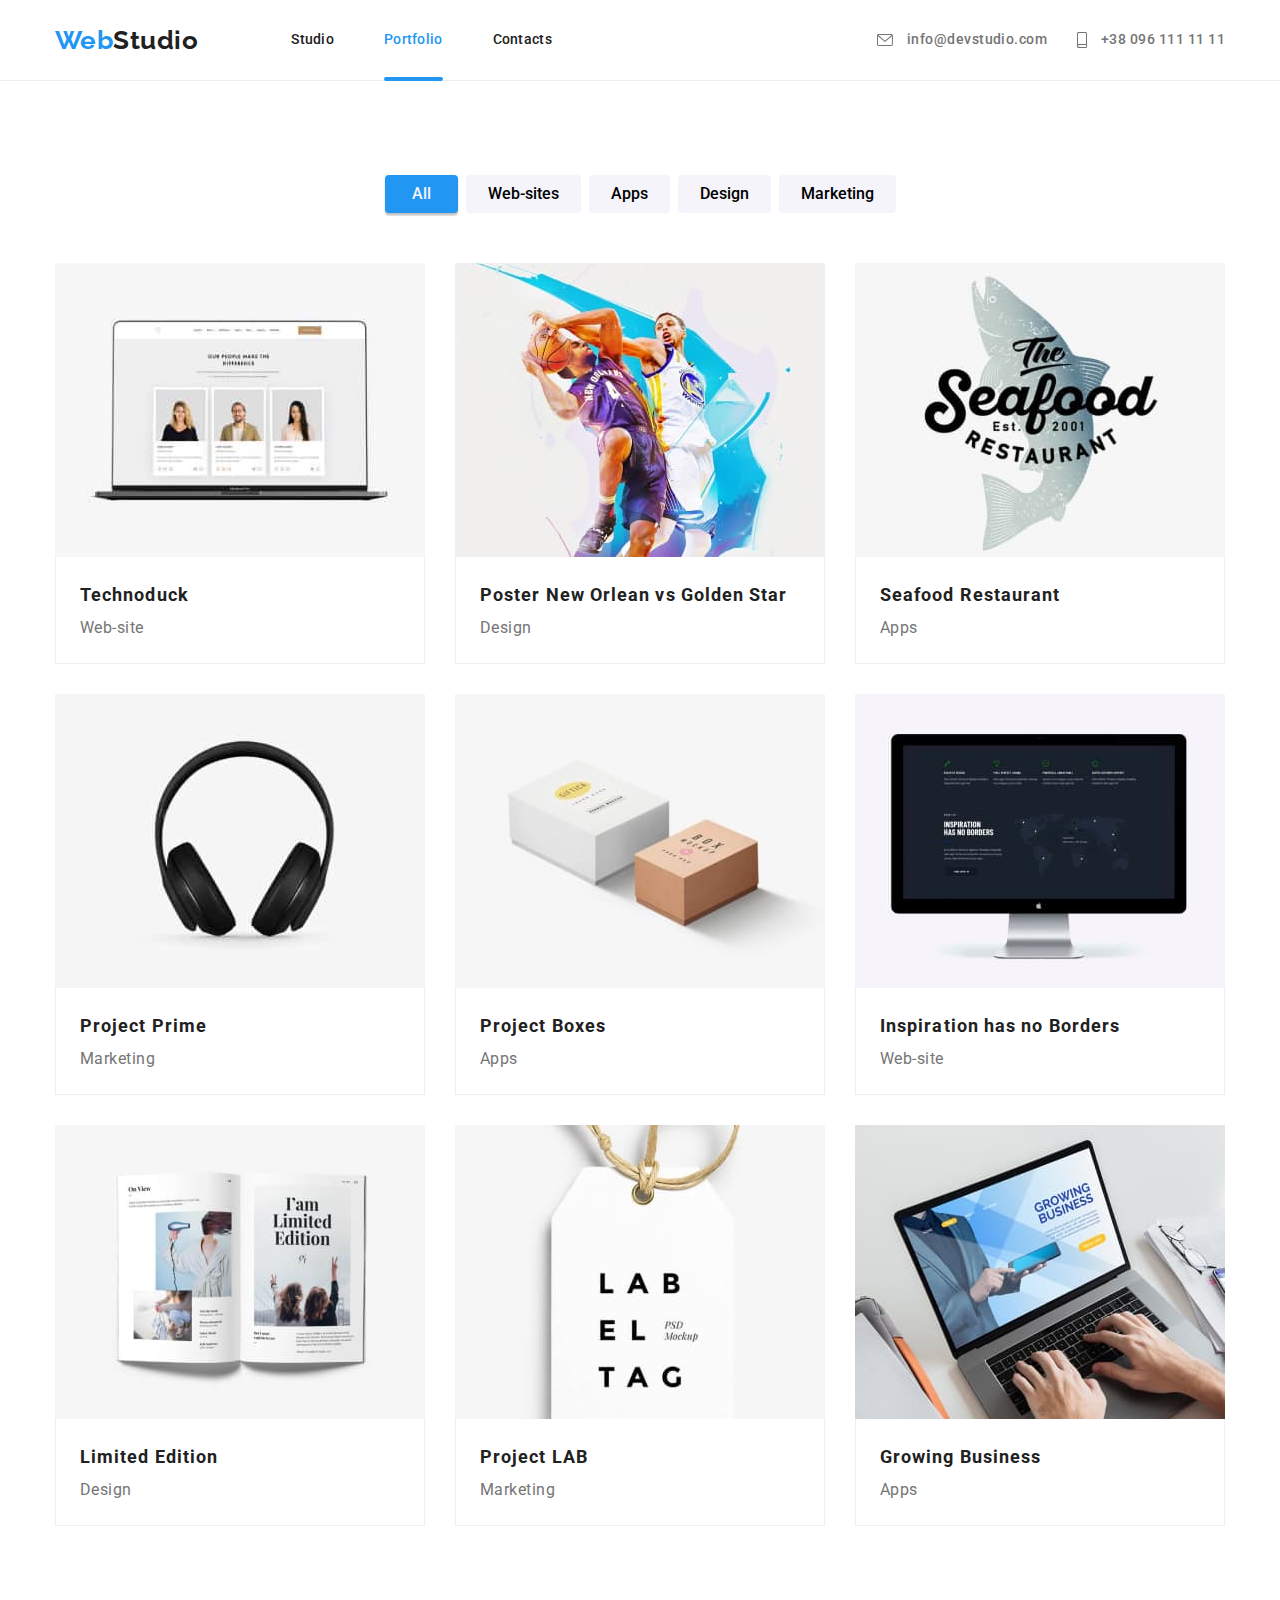
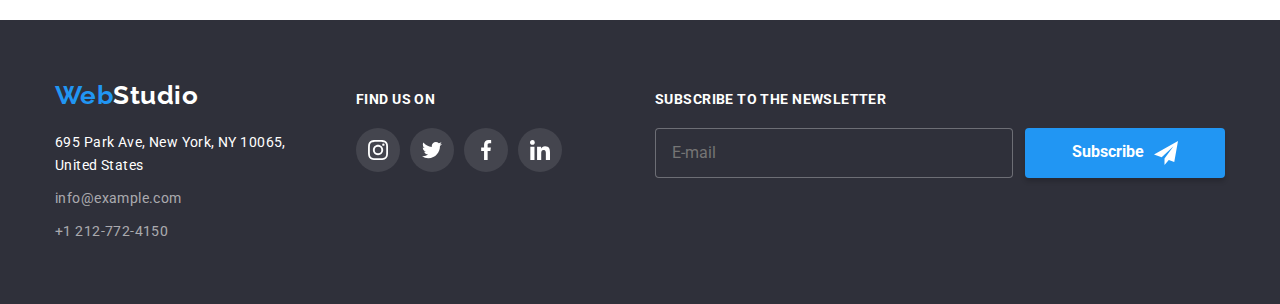
==== portfolio.html @ dc933d79 "Add files via upload" ====
<!DOCTYPE html>
<html lang="en">
  <head>
    <meta charset="UTF-8" />
    <meta http-equiv="X-UA-Compatible" content="IE=edge" />
    <meta name="viewport" content="width=device-width, initial-scale=1.0" />
    <title>Document</title>
    <link
      href="https://fonts.googleapis.com/css2?family=Raleway:wght@700&family=Roboto:wght@400;500;700;900&display=swap"
      rel="stylesheet"
    />
    <link
      rel="stylesheet"
      href="https://cdnjs.cloudflare.com/ajax/libs/modern-normalize/1.1.0/modern-normalize.min.css"
    />
    <link rel="stylesheet" href="./style/style.css" />
  </head>
  <body class="page">
    <header class="page-header">
      <div class="container main-nav">
        <a href="./index.html" class="logo link"
          >Web<span class="black-logo">Studio</span></a
        >
        <nav>
          <ul class="site-nav">
            <li class="nav-item">
              <a href="./index.html" class="nav-link">Studio</a>
            </li>
            <li class="nav-item">
              <a href="./portfolio.html" class="nav-link active">Portfolio</a>
            </li>
            <li class="nav-item"><a href="#" class="nav-link">Contacts</a></li>
          </ul>
        </nav>
        <ul class="nav-contacts">
          <li class="nav-contacts-item">
            <a href="mailto:info@devstudio.com" class="contact-link"
          >
          <svg class="header-icon" width="16px" height="12px">
            <use href="./images/symbol-defs.svg#icon-mail"></use>
          </svg>
            info@devstudio.com 
        </a>
      </li>

        <li class="nav-contacts-item">
          <a href="tel:+380961111111" class="contact-link"
            >
            <svg class="header-icon" width="10px" height="16px">
              <use href="./images/symbol-defs.svg#icon-phone"></use>
            </svg>
            +38 096 111 11 11</a>
        </li>
      </ul>
      </div>
    </header>

    <main>
      <section class="filter section">
        <h1 class="visually-hidden">Work examples</h1>
        <div class="container">
          <ul class="filter-list">
            <li class="filter-item">
              <button type="button" class="filter-button filter-active">
                All
              </button>
            </li>
            <li class="filter-item">
              <button type="button" class="filter-button">Web-sites</button>
            </li>
            <li class="filter-item">
              <button type="button" class="filter-button">Apps</button>
            </li>
            <li class="filter-item">
              <button type="button" class="filter-button">Design</button>
            </li>
            <li class="filter-item">
              <button type="button" class="filter-button">Marketing</button>
            </li>
          </ul>

          <ul class="projects-list">
             <li class="project-item">
              <a href="#" target="_blank" class="project-link">
                <div class="project-thumb">
                 <img
                    src="./images/portfolio/work1.jpg"
                    alt="Web-site for Technoduck"
                    width="370"
                  />
                  <div class="project-overlay">
                  <div class="other-side">
                    <p class="other-side-text">Technoduck is a state-of-the-art coronavirus distribution platform. Companies use this platform for digital espionage and attacks on competitors' secure servers.</p>
                  </div>
                </div>
                 </div>

              <div class="card-content">
                <h2 class="project-name">Technoduck</h2>
                <p class="work-type">Web-site</p>
              </div>
              </a>
            </li>

            <li class="project-item">
              <a href="#" target="_blank" class="project-link">
                <div class="project-thumb">
              <img
                src="./images/portfolio/work2.jpg"
                alt="Poster design new orleans vs golden star"
                width="370"
              />
              <div class="project-overlay">
                <div class="other-side">
                  <p class="other-side-text">Technoduck is a state-of-the-art coronavirus distribution platform. Companies use this platform for digital espionage and attacks on competitors' secure servers.</p>
                </div>
              </div>
               </div>
               
              <div class="card-content">
                <h2 class="project-name">Poster New Orlean vs Golden Star</h2>
                <p class="work-type">Design</p>
              </div>
              </a>
            </li>

            <li class="project-item">

                <a href="#" target="_blank" class="project-link">
                  <div class="project-thumb">
                <img
                  src="./images/portfolio/work3.jpg"
                  alt="App for Seafood Restaurant"
                  width="370"
                />
                <div class="project-overlay">
                  <div class="other-side">
                    <p class="other-side-text">Technoduck is a state-of-the-art coronavirus distribution platform. Companies use this platform for digital espionage and attacks on competitors' secure servers.</p>
                  </div>
                </div>
                </div>
                <div class="card-content">
                  <h2 class="project-name">Seafood Restaurant</h2>
                  <p class="work-type">Apps</p>
              </div>
              </a>
            </li>

            <li class="project-item">
              <a href="#" target="_blank" class="project-link">
                <div class="project-thumb">
              <img
                src="./images/portfolio/work4.jpg"
                alt="Headphones"
                width="370"
              />
              <div class="project-overlay">
                <div class="other-side">
                  <p class="other-side-text">Technoduck is a state-of-the-art coronavirus distribution platform. Companies use this platform for digital espionage and attacks on competitors' secure servers.</p>
                </div>
              </div>
               </div>
              <div class="card-content">
                <h2 class="project-name">Project Prime</h2>
                <p class="work-type">Marketing</p>
              </div>
              </a>
            </li>

            <li class="project-item">
              <a href="#" target="_blank" class="project-link">
                <div class="project-thumb">
              <img
                src="./images/portfolio/work5.jpg"
                alt="App for Project Boxes"
                width="370"
              />
              <div class="project-overlay">
                <div class="other-side">
                  <p class="other-side-text">Technoduck is a state-of-the-art coronavirus distribution platform. Companies use this platform for digital espionage and attacks on competitors' secure servers.</p>
                </div>
              </div>
               </div>
              
              <div class="card-content">
                <h2 class="project-name">Project Boxes</h2>
                <p class="work-type">Apps</p>
              </div>
              </a>
            </li>

            <li class="project-item">
              <a href="#" target="_blank" class="project-link">
                <div class="project-thumb">
              <img
                src="./images/portfolio/work6.jpg"
                alt="Interesting design for Web-site"
                width="370"
              />
              <div class="project-overlay">
                <div class="other-side">
                  <p class="other-side-text">Technoduck is a state-of-the-art coronavirus distribution platform. Companies use this platform for digital espionage and attacks on competitors' secure servers.</p>
                </div>
              </div>
               </div>
              <div class="card-content">
                <h2 class="project-name">Inspiration has no Borders</h2>
                <p class="work-type">Web-site</p>
              </div>
              </a>
            </li>

            <li class="project-item">
              <a href="#" target="_blank" class="project-link">
                <div class="project-thumb">
              <img
                src="./images/portfolio/work7.jpg"
                alt="Brochure design"
                width="370"
              />
              <div class="project-overlay">
                <div class="other-side">
                  <p class="other-side-text">Technoduck is a state-of-the-art coronavirus distribution platform. Companies use this platform for digital espionage and attacks on competitors' secure servers.</p>
                </div>
              </div>
               </div>
              <div class="card-content">
                <h2 class="project-name">Limited Edition</h2>
                <p class="work-type">Design</p>
              </div>
              </a>
            </li>

            <li class="project-item">
              <a href="#" target="_blank" class="project-link">
                <div class="project-thumb">
              <img
                src="./images/portfolio/work8.jpg"
                alt="Project LAB tag"
                width="370"
              />
              <div class="project-overlay">
                <div class="other-side">
                  <p class="other-side-text">Technoduck is a state-of-the-art coronavirus distribution platform. Companies use this platform for digital espionage and attacks on competitors' secure servers.</p>
                </div>
              </div>
               </div>

              <div class="card-content">
                <h2 class="project-name">Project LAB</h2>
                <p class="work-type">Marketing</p>
              </div>
              </a>
            </li>

            <li class="project-item">
              <a href="#" target="_blank" class="project-link">
              <div class="project-thumb">
              <img
                src="./images/portfolio/work9.jpg"
                alt="Deleloping apps for growing Business"
                width="370"
              />

              <div class="project-overlay">
                <div class="other-side">
                  <p class="other-side-text">Technoduck is a state-of-the-art coronavirus distribution platform. Companies use this platform for digital espionage and attacks on competitors' secure servers.</p>
                </div>
              </div>
               </div>

              <div class="card-content">
                <h2 class="project-name">Growing Business</h2>
                <p class="work-type">Apps</p>
              </div>
              </a>
            </li>
           
          </ul>
        </div>
      </section>
    </main>

    <footer class="page-footer">
      <div class="footer-design container">
            <div class="">
              <a href="./index.html" class="logo link logo-footer"
                >Web<span class="white-logo">Studio</span></a
              >
              <div class="footer-container">
                <address class="address-item">
                  <p class="address-street">695 Park Ave, New York, NY 10065, United States</p>
                  <ul class="footer-contacts contacts">
                    <li class="contacts-list">
                      <a href="mailto:info@example.com" class="footer-link"
                        >info@example.com</a
                      >
                    </li>
                    <li  class="contacts-list">
                      <a href="tel:+12127724150" class="footer-link"
                        >+1 212-772-4150</a
                      >
                    </li>
                  </ul>
                </address>
              </div>
            </div>

            <div class="join">
              <b class="join-title">Find us on</b>
              <ul class="icons-list">
                <li>
                  <a href="#" class="icon-bg join-bg">
                    <svg class="customers-icons" width="20px" height="20px">
                      <use href="./images/symbol-defs.svg#icon-instagram"></use>
                    </svg>
                  </a>
                </li>
                <li>
                  <a href="#" class="icon-bg join-bg">
                    <svg class="customers-icons" width="20px" height="20px">
                      <use href="./images/symbol-defs.svg#icon-twitter"></use>
                    </svg>
                  </a>
                </li>
                <li>
                  <a href="#" class="icon-bg join-bg">
                    <svg class="customers-icons" width="20px" height="20px">
                      <use href="./images/symbol-defs.svg#icon-facebook"></use>
                    </svg>
                  </a>
                </li>
                <li>
                  <a href="#" class="icon-bg join-bg">
                    <svg class="customers-icons" width="20px" height="20px">
                      <use href="./images/symbol-defs.svg#icon-linkedin"></use>
                    </svg>
                  </a>
                </li>
              </ul>
            </div>

            <div class="subscribe">
              <b class="subscribe-text">Subscribe to the newsletter</b>
               <form class="form-subscribe">
                  <label>
                    <input type="email" name="mail" placeholder="E-mail" />
                  </label>
    
                <button type="submit" class="button-subscribe button">
                  Subscribe
                  <svg class="svg-subscribe" width="24px" height="24px">
                    <use href="./images/symbol-defs.svg#icon-subscribe"></use>
                  </svg>
                </button>
               </form>
          </div>
          </div>
  </footer>


  </body>
</html>
---- style/style.css ----
/* Основной цвет фона #E5E5E5; */
/* Вторичный цвет фона #F5F4FA; */
/* Акцент #2196F3; */
/* Основной цвет текста #757575;*/
/* Вторичный цвет текста #212121; */
/* Белый цвет #FFFFFF; */

:root {
  --primary-text-color: #757575;
  --title-text-color: #212121;
  --accent-color: #2196f3;
  --primary-bg-color: #ffffff;
  --secondary-bg-color: #f5f4fa;
  --third-bg-color: #2f303a;
  --hover-hero-button: #188CE8;
  --transparent-white-color: rgba(255, 255, 255, 0.6);
  --placeholder-color: rgba(117, 117, 117, 0.5);
  --box-shadow-card: 0px 1px 3px rgba(0, 0, 0, 0.12),
    0px 1px 1px rgba(0, 0, 0, 0.14), 0px 2px 1px rgba(0, 0, 0, 0.2);
  --box-shadov-hover-card: 0px 1px 1px rgba(0, 0, 0, 0.12),
    0px 4px 4px rgba(0, 0, 0, 0.06), 1px 4px 6px rgba(0, 0, 0, 0.16);
  --box-shadow-filter: 0px 3px 1px rgba(0, 0, 0, 0.1),
    0px 1px 2px rgba(0, 0, 0, 0.08), 0px 2px 2px rgba(0, 0, 0, 0.12);
  --box-shadow-modal: 0px 1px 3px rgba(0, 0, 0, 0.12), 0px 1px 1px rgba(0, 0, 0, 0.14), 0px 2px 1px rgba(0, 0, 0, 0.2);
  --icon-color: #afb1b8;
  --thumb-bg-color: rgba(33, 150, 243, 0.9);
  --primary-transition: 250ms cubic-bezier(0.4, 0, 0.2, 1);
}

h1,
h2,
h3,
p,
ul {
  margin: 0;
  padding: 0;
}

img {
  display: block;
}

.page {
  background-color: var(--primary-bg-color);
  color: var(--primary-text-color);
  font-family: Roboto, sans-serif;
  line-height: 1.17;
  letter-spacing: 0.03em;
}

.container {
  width: 1200px;
  padding-right: 15px;
  padding-left: 15px;
  margin-left: auto;
  margin-right: auto;
}

.visually-hidden {
  position: absolute;
  width: 1px;
  height: 1px;
  margin: -1px;
  border: 0;
  padding: 0;
  white-space: nowrap;
  clip-path: inset(100%);
  clip: rect(0 0 0 0);
  overflow: hidden;
}

.button {
  display: inline-block;
  align-items: center;
  height: 50px;

  background-color: var(--accent-color);
  color: var(--primary-bg-color);
  box-shadow: 0px 4px 4px rgba(0, 0, 0, 0.15);
  transition: background-color var(--primary-transition);

  font-weight: 700;
  line-height: 1.8;
  font-family: inherit;
  font-style: normal;
  border-radius: 4px;
  border: none;
  cursor: pointer;
}

.button:hover {
  background-color: var(--hover-hero-button);
}

/* header */
.page-header {
  border-bottom: 1px solid #ececec;
}

.main-nav {
  display: flex;
  align-items: center;
}

.logo {
  color: var(--accent-color);

  font-family: "Raleway";
  font-weight: 700;
  font-size: 26px;
  line-height: 1.19;
  text-decoration: none;
}

.first-logo {
  padding-top: 24px;
  padding-bottom: 25px;
}

.black-logo {
  color: var(--title-text-color);
}

.site-nav,
.nav-contacts {
  display: flex;

  font-weight: 500;
  font-size: 14px;
  line-height: 1.14;
  list-style: none;
}

.nav-contacts {
  margin-left: auto;
}

.nav-item:not(:first-child) {
  margin-left: 50px;
}

.nav-item:first-child {
  margin-left: 93px;
}

.header-icon {
  transition: color var(--primary-transition);
}

.header-icon:hover,
.header-icon:focus {
  fill: var(--accent-color);
  }

.nav-link {
  display: block;
  padding-top: 32px;
  padding-bottom: 32px;

  color: var(--title-text-color);

  letter-spacing: 0.02em;
  font-size: 14px;
  text-decoration: none;

  transition: color var(--primary-transition);

}

.contact-link {
  display: inline;
  vertical-align: middle;
  padding-top: 32px;
  padding-bottom: 32px;

  color: var(--primary-text-color);

  fill: currentColor;
  transition: color var(--primary-transition);

  text-decoration: none;
}

.nav-contacts-item:not(:first-child) {
  margin-left: 30px;
}

.nav-link:hover,
.nav-link:focus,
.contact-link:hover,
.contact-link:focus,
.footer-link:hover,
.footer-link:focus {
  color: var(--accent-color);
}

.active {
  color: var(--accent-color);

  position: relative;
}

.active::after {
  content:'';

  display: inline-block;

  left: 0;
  bottom: -1px;
  width: 100%;
  height: 4px;
  position: absolute;

  background-color:  var(--accent-color);
  border-radius: 2px;
}

.header-icon {
  margin-right: 10px;
  vertical-align: middle;

  transition: fill var(--primary-transition);
}

/* hero */
.hero {
  text-align: center;
  padding-top: 200px;
  padding-bottom: 200px;
  margin-left: auto;
  margin-right: auto;
  max-height: 600px;
  max-width: 1600px;

  background-color: var(--third-bg-color);
  color: var(--primary-bg-color);
  background-image: linear-gradient(
      rgba(47, 48, 58, 0.4),
      rgba(47, 48, 58, 0.4)
    ),
    url(../images/hero.jpg);
  background-repeat: no-repeat;
  background-size:cover;
  background-position: center;

  letter-spacing: 0.06em;
}

.hero-container {
  width: 696px;
  max-width: 1600px;
}

.main-title {
  margin-bottom: 30px;

  font-weight: 900;
  font-size: 44px;
  line-height: 1.36;
  text-transform: uppercase;
}

.hero-button {
  padding: 10px 32px;
  min-width: 216px;
}



/* features */
.features-list,
.examples-list,
.members-list,
.footer-contacts,
.icons-list,
.customers-list {
  list-style: none;
}

.section {
  padding-top: 94px;
  padding-bottom: 94px;
}

.features-list {
  display: flex;
}

.features-paragraph {
  flex-basis: calc(100% / 4);
}

.features-paragraph:not(:first-child) {
  margin-left: 30px;
}

.features-title {
  margin-bottom: 10px;

  font-weight: 700;
  line-height: 1.14;
  text-transform: uppercase;
  color: var(--title-text-color);
  font-size: 14px;
}

.features-item {
  line-height: 1.71;
  font-size: 14px;
  letter-spacing: 0.03em;
}

.icon-features-bg {
  display: flex;
  justify-content: center;
  align-items: center;

  width: 270px;
  height: 120px;

  background-color: var(--secondary-bg-color);
  margin-bottom: 30px;

  border-radius: 4px;
}

/* what we do */
.work-examples {
  padding-top: 0;
}

.examples-list {
  display: flex;
  justify-content: space-between;
}

.examples-item {
  position: relative;
}

.section-title {
  margin-bottom: 50px;

  color: var(--title-text-color);

  font-weight: 700;
  font-size: 36px;
  line-height: 1.16;
  text-align: center;
}

.photo-titile {
  font-weight: 700;
  line-height: 1.14;
  text-transform: uppercase;
  font-size: 14px;
  
  color: var(--primary-bg-color);

}

.features-design {
position: absolute;
left:0;
bottom: 0;
  
display: flex;
align-items: center;
justify-content: center;

width: 100%;
height: 70px;

background-color: rgba(47, 48, 58, 0.8);
}

/* team */
.team-members {
  text-align: center;

  background-color: var(--secondary-bg-color);
}

.members-list {
  display: flex;
  justify-content: space-between;
}

.member-card {
  background-color: var(--primary-bg-color);
  box-shadow: var(--box-shadow-card);
  border-radius: 0px 0px 4px 4px;
}

.members-name,
.members-position {
  line-height: 1.18;
  text-align: center;

  font-size: 16px;
}

.members-name {
  margin-bottom: 10px;
  font-weight: 500;
  color: var(--title-text-color);
}

.members-position {
  margin-bottom: 16px;
}

.team-container {
  padding: 30px;
}

.icons-list {
  display: flex;
  margin-left: auto;
  margin-right: auto;
}

.icon-bg {
  display: flex;
  align-items: center;
  justify-content: center;
  width: 44px;
  height: 44px;
  border-radius: 50px;

  background-color: var(--primary-bg-color);
  color: var(--icon-color);
  fill: currentColor;

  transition: color var(--primary-transition), background-color var(--primary-transition);
}


.icon-bg:hover,
.icon-bg:focus {
  color: var(--primary-bg-color);
  background-color: var(--accent-color);
}


.icons-list > li:not(:first-child) {
  margin-left: 10px;
}

/* regular customers */
.customers-list {
  display: flex;
  align-items: center;
  margin-left: auto;
  margin-right: auto;
}

.customers-list > li:not(:first-child) {
  margin-left: 30px;
}

.customers-bg {
  display: flex;
  justify-content: center;
  align-items: center;
  width: 170px;
  height: 92px;

  background-color: var(--primary-bg-color);
  color: var(--icon-color);
  border: 1px solid #afb1b8;
  border-radius: 4px;
  border-color: var(--icon-color);
  transition: color var(--primary-transition), border-color var(--primary-transition);
  fill: currentColor;
}


.customers-bg:hover,
.customers-bg:focus {
  color: var(--accent-color);
  border-color: var(--accent-color);
}

/* footer */
.white-logo {
  color: var(--primary-bg-color);
}

.page-footer {
  margin-left: auto;
  margin-right: auto;
  padding-top: 60px;
  padding-bottom: 60px;

  font-size: 14px;
  line-height: 1.71;
  background-color: var(--third-bg-color);
}

.footer-container {
  width: 231px;
}

.address-item {
  display: block;

  color: var(--primary-bg-color);
  font-style: normal;
}

.footer-link {
  color: var(--transparent-white-color);
  transition: color var(--primary-transition);

  text-decoration: none;
}

.contacts-list:first-child {
  margin-bottom: 9px;
}

.address-street {
  margin-bottom: 9px;
}

.logo-footer {
  display: block;
  margin-bottom: 20px;

  width: 145px;
}

.address-item {
  letter-spacing: 0.03em;
}

.footer-design {
  display: flex;
  align-items: baseline;
}

/* Join (socials media) */
.join-title {
  display: inline-block;
  margin-bottom: 20px;

  text-transform: uppercase;
  color: var(--primary-bg-color);

  font-size: 14px;
  font-weight: 700;
  line-height: 1.14;
  letter-spacing: 0.03em;
  text-transform: uppercase;
}

.join {
  margin-left: 70px;
}

.join-bg {
  background-color: rgba(255, 255, 255, 0.1);
  color: var(--primary-bg-color);
  fill: currentColor;
}

/* Subscribe form */
.form-field {
  display: flex;
  flex-direction: column;
}

.join-title,
.subscribe-text {
  text-transform: uppercase;
  color: var(--primary-bg-color);

  font-size: 14px;
  font-weight: 700;
  line-height: 1.14;
  letter-spacing: 0.03em;
  text-transform: uppercase;
}

.subscribe-text {
  display: inline-block;
  margin-bottom: 20px;
}

.subscribe {
  display: inline-block;
  margin-left: 93px;
  width: 570px;
}


.form-subscribe {
  display: flex;

}

.form-subscribe input {
  width: 358px;
  height: 50px;
  padding: 15px 16px;
  font-size: 16px;
  line-height: 1.25;

  color: var(--transparent-white-color);
  background-color: var(--third-bg-color);
  border: 1px solid rgba(255, 255, 255, 0.3);
  border-radius: 4px;
}


.button-subscribe {
  display: flex;
  justify-content: center;
  width: 200px;
  padding: 10px 28px;
  margin-left: 12px;

  font-size: 16px;
}

.svg-subscribe {
  margin-left: 10px;
}


/* backdrop */
.backdrop {
  position: fixed;
  top: 0;
  left: 0;
  width: 100%;
  height: 100%;
  background-color: rgba(0, 0, 0, 0.2);

  opacity: 1;
  transition: opacity var(--primary-transition), visibility var(--primary-transition);

}

.backdrop.is-hidden {
  opacity: 0;
  pointer-events: none;
  visibility: hidden;
}

.backdrop.is-hidden .modal {
  transform: translate(-50%, -50%) scale(0.9);
}

.modal {
  position: absolute;
  top: 50%;
  left: 50%;
  transform: translate(-50%, -50%) scale(1);
  padding: 40px;

  width: 528px;
  height: 581px;

  background-color: var(--primary-bg-color);
  box-shadow: var(--box-shadow-modal);
  border-radius: 4px;
  transition: transform 250ms cubic-bezier(0.4, 0, 0.2, 1);
  
}

.modal-btn {
  display: flex;
}

.close-modal {
  display: flex;
  align-items: center;
  justify-content: center;
  position: absolute;
  top: 8px;
  right: 8px;

  width: 30px;
  height: 30px;

  background-color: var(--primary-bg-color);
  border: 1px solid rgba(0, 0, 0, 0.1);
  color: var(--title-text-color);
  transition: color var(--primary-transition);
  fill: currentColor;
  border-radius: 50px;
  cursor: pointer;
}

.close-modal:hover,
.close-modal:focus {
  color: var(--accent-color);
}

.form {
  display: flex;
  flex-direction: column;
}

.form-name {
  display: flex;
  text-align: center;
  margin-bottom: 12px;

  font-weight: 700;
  font-size: 20px;
  line-height: 1.15;
  letter-spacing: 0.03em;

  color: var(--title-text-color);
}

.form-field {
  position: relative;


  font-size: 12px;
  line-height: 1.16;
  letter-spacing: 0.01em;
}

.form-field:not(:last-child) {
  margin-bottom: 10px;
}

.form-field:nth-child(5) {
  margin-bottom: 30px;
}

.form-field input {
  margin-top: 4px;
}

.form-input {
  height: 40px;
  padding-left: 42px;
  border: 1px solid rgba(33, 33, 33, 0.2);
  border-radius: 4px;
  color: var(--title-text-color);
  transition: border var(--primary-transition);
}

.form-input:focus,
.form-comment:focus {
  outline: none;
  border: 1px solid #2196F3;
}

.form-input:focus + .svg-form {
  fill: var(--accent-color);
}

.svg-form {
  position: absolute;
  bottom: 11px;
  left: 12px;

  transition: fill var(--primary-transition);
}

.form-comment {
  resize: none;
  height: 120px;
  margin-top: 4px;
  padding: 12px 16px;
  border: 1px solid rgba(33, 33, 33, 0.2);
  border-radius: 4px;
  color: var(--title-text-color);
}

.checkbox {
  display: inline-block;
  margin-bottom: 30px;
  padding-left: 12px;

  font-size: 12px;
  line-height: 1.16;
  letter-spacing: 0.01em;
}

.form-comment::placeholder {
  color: var(--placeholder-color);
}

.icon-check {
  display: inline-block;
  vertical-align: middle;
  width: 16px;
  height: 15px;
  margin-right: 8px;

  border: 2px solid var(--title-text-color);
  border-radius: 4px;
}

.agreement:checked + .icon-check {
  border: none;
  background-color: var(--accent-color);
  background-image: url(../images/icon-check.svg);
  background-size: contain;
  background-origin: border-box;
}

.agreement {
  appearance: none;
}

.agreement:focus + .icon-check {
  border: 2px solid var(--accent-color);
}


.agreement-link {
  color: var(--accent-color);
}

.button-form {
  display: flex;
  justify-content: center;
  margin-left: auto;
  margin-right: auto;

  width: 200px;

}


/* portfolio */
.filter-button {
  display: inline-block;
  padding: 6px 22px;
  min-width: 73px;
  align-items: center;

  background-color: var(--secondary-bg-color);

  font-weight: 500;
  line-height: 1.62;
  cursor: pointer;
  font-family: inherit;
  border: none;
  border-radius: 4px;

  transition: color var(--primary-transition), background-color var(--primary-transition), box-shadow var(--primary-transition);
}

.filter-button:hover,
.filter-button:focus {
  background-color: var(--accent-color);
  color: var(--secondary-bg-color);
  box-shadow: var(--box-shadow-filter);
}

.filter-active {
  background-color: var(--accent-color);
  color: var(--secondary-bg-color);
  box-shadow: var(--box-shadow-filter);
}

.filter-list {
  display: flex;
  justify-content: center;
  margin-bottom: 50px;
}

.filter-item:not(:first-child) {
  margin-left: 8px;
}

.filter-list,
.projects-list {
  list-style: none;
}

/* Project examples */
.projects-list {
  display: flex;
  flex-wrap: wrap;
  box-sizing: border-box;
}

.project-link {
  display: block;

  transition: box-shadow var(--primary-transition);
  
  text-decoration: none;
}

.project-name {
  font-weight: 700;
  font-size: 18px;
  line-height: 2;
  letter-spacing: 0.06em;

  color: var(--title-text-color);
}

.work-type {
  line-height: 1.87;
  letter-spacing: 0.03em;

  color: var(--primary-text-color);
}

.project-item {
  width: 370px;

  cursor: pointer;
  transition: box-shadow var(--primary-transition);
}

.project-link:hover,
.project-link:focus {
  box-shadow: var(--box-shadov-hover-card);
}

.project-item:not(:nth-child(3n)) {
  margin-right: 30px;
}

.project-item:not(:nth-child(n + 7)) {
  margin-bottom: 30px;
}

.card-content {
  width: 370px;
  padding: 20px 24px;
  border-right: 1px solid #eeeeee;
  border-left: 1px solid #eeeeee;
  border-bottom: 1px solid #eeeeee;
}

.project-thumb {
  position: relative;
  overflow: hidden;
}

.project-overlay {
  position: absolute;

  left: 0;
  top: 0;
  width: 100%;
  height: 100%;

  background-color: var(--thumb-bg-color);

  transform: translateY(101%);
  transition: transform var(--primary-transition);
}

.project-link:hover .project-overlay,
.project-link:focus .project-overlay {
  transform: translateY(0);
}

.project-link:hover .other-side,
.project-link:focus .other-side {
  opacity: 1;
} 

.other-side {
  display: flex;
  position: absolute;

  left: 0;
  top: 0;
  width: 100%;
  height: 100%;

  opacity: 0;
  transition: opacity var(--primary-transition);
}


.other-side-text {
  padding: 63px 24px;

  color: var(--primary-bg-color);

  font-size: 18px;
  line-height: 1.5;
  letter-spacing: 0.03em;
}
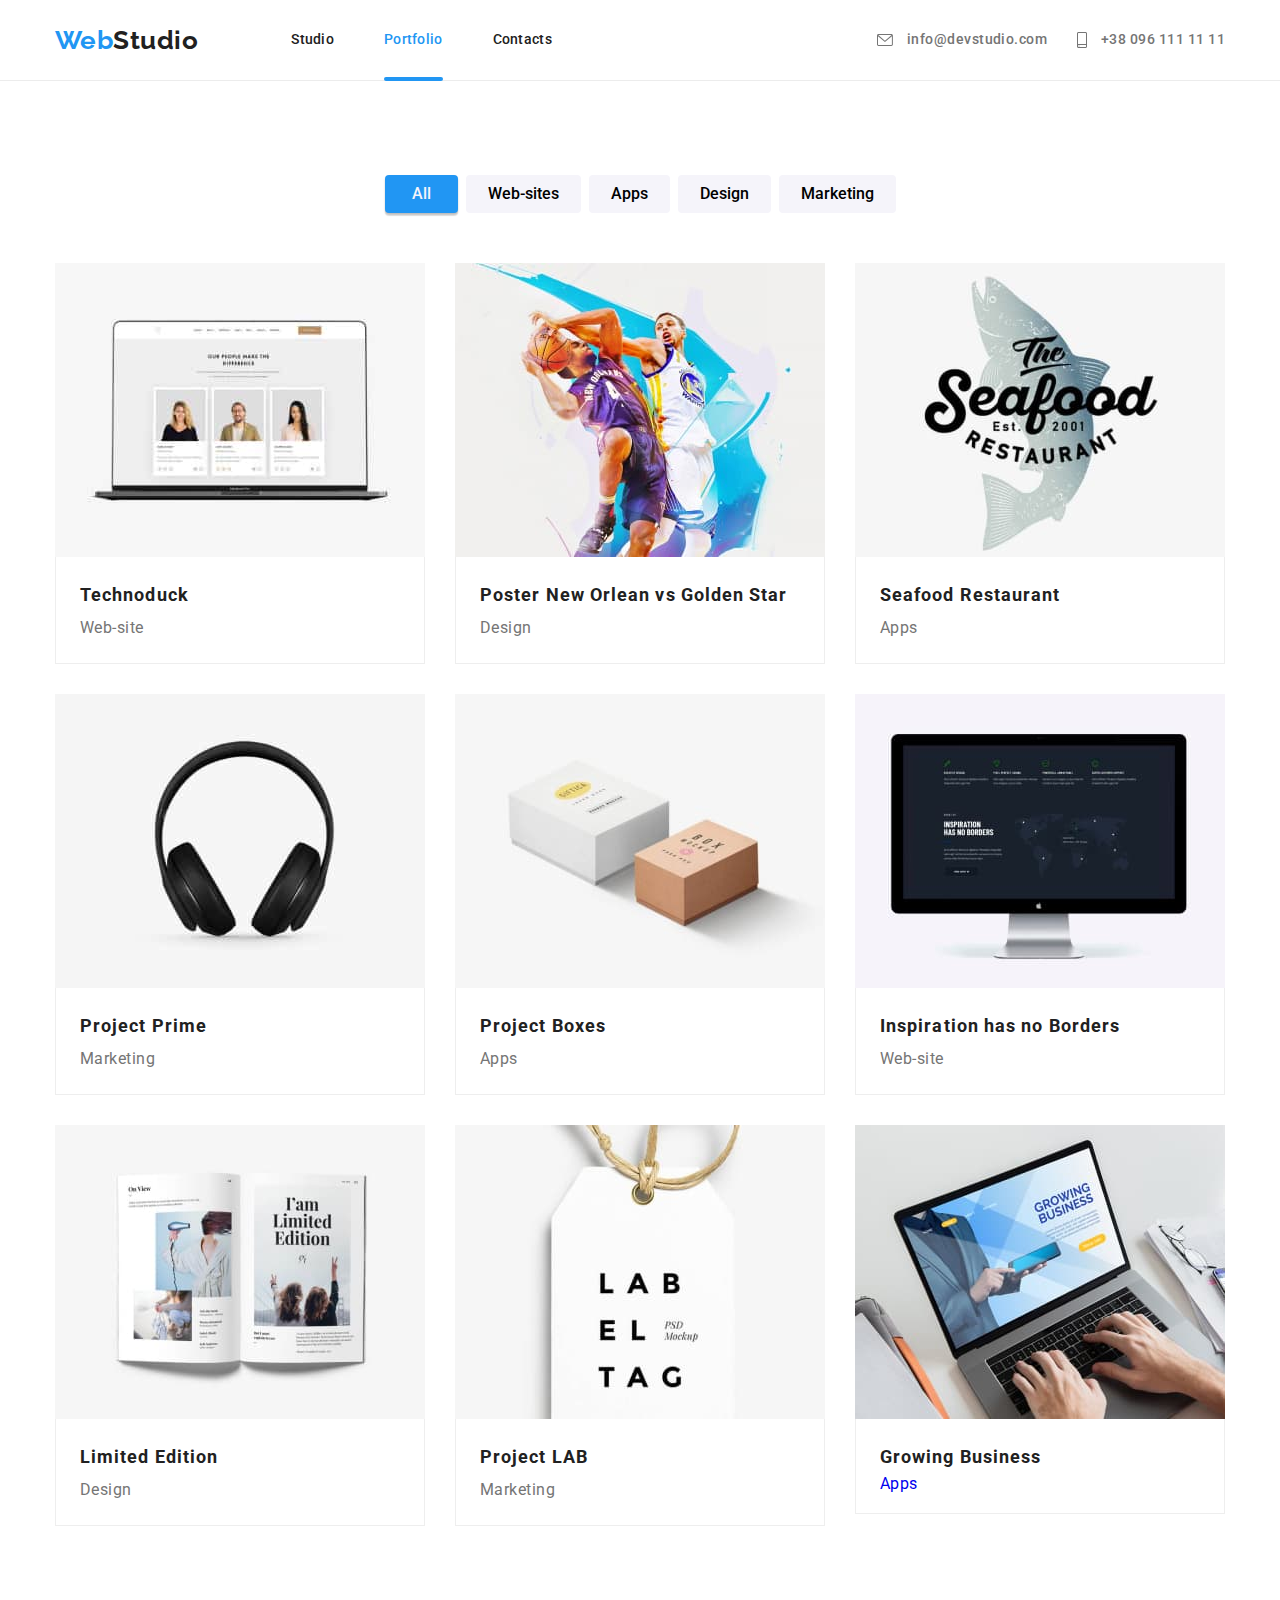
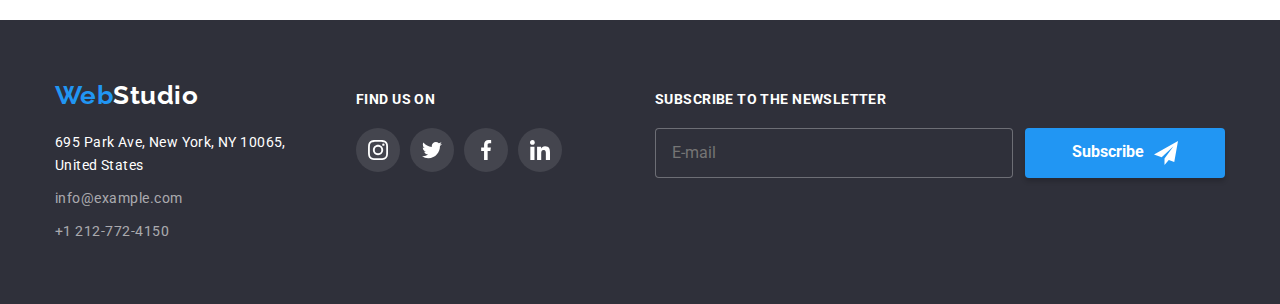
==== commit 128d4e93: "classes names" ====
--- a/portfolio.html
+++ b/portfolio.html
@@ -16,246 +16,245 @@
     <link rel="stylesheet" href="./style/style.css" />
   </head>
   <body class="page">
-    <header class="page-header">
-      <div class="container main-nav">
-        <a href="./index.html" class="logo link"
-          >Web<span class="black-logo">Studio</span></a
+    <header class="page__header">
+      <div class="container nav">
+        <a href="./index.html" class="logo link logo--heaader"
+          >Web<span class="logo--black">Studio</span></a
         >
         <nav>
-          <ul class="site-nav">
-            <li class="nav-item">
-              <a href="./index.html" class="nav-link">Studio</a>
-            </li>
-            <li class="nav-item">
-              <a href="./portfolio.html" class="nav-link active">Portfolio</a>
-            </li>
-            <li class="nav-item"><a href="#" class="nav-link">Contacts</a></li>
+          <ul class="nav-site">
+            <li class="nav-site__item">
+              <a href="./index.html" class="nav-site__link">Studio</a>
+            </li>
+            <li class="nav-site__item">
+              <a href="./portfolio.html" class="nav-site__link nav-site__link--active">Portfolio</a>
+            </li>
+            <li class="nav-site__item"><a href="#" class="nav-site__link">Contacts</a></li>
           </ul>
         </nav>
         <ul class="nav-contacts">
-          <li class="nav-contacts-item">
-            <a href="mailto:info@devstudio.com" class="contact-link"
-          >
-          <svg class="header-icon" width="16px" height="12px">
-            <use href="./images/symbol-defs.svg#icon-mail"></use>
-          </svg>
-            info@devstudio.com 
-        </a>
-      </li>
-
-        <li class="nav-contacts-item">
-          <a href="tel:+380961111111" class="contact-link"
+          <li class="nav-contacts__item">
+            <a href="mailto:info@devstudio.com" class="nav-contacts__link">
+              <svg class="nav-contacts__icon" width="16px" height="12px">
+                <use href="./images/symbol-defs.svg#icon-mail"></use>
+              </svg>
+              info@devstudio.com
+            </a>
+          </li>
+
+          <li class="nav-contacts__item">
+            <a href="tel:+380961111111" class="nav-contacts__link">
+              <svg class="nav-contacts__icon" width="10px" height="16px">
+                <use href="./images/symbol-defs.svg#icon-phone"></use>
+              </svg>
+              +38 096 111 11 11</a
             >
-            <svg class="header-icon" width="10px" height="16px">
-              <use href="./images/symbol-defs.svg#icon-phone"></use>
-            </svg>
-            +38 096 111 11 11</a>
-        </li>
-      </ul>
+          </li>
+        </ul>
       </div>
     </header>
 
     <main>
-      <section class="filter section">
+      <section class="section">
         <h1 class="visually-hidden">Work examples</h1>
         <div class="container">
           <ul class="filter-list">
-            <li class="filter-item">
-              <button type="button" class="filter-button filter-active">
+            <li class="filter-list__item">
+              <button type="button" class="filter-list__button filter-active">
                 All
               </button>
             </li>
-            <li class="filter-item">
-              <button type="button" class="filter-button">Web-sites</button>
-            </li>
-            <li class="filter-item">
-              <button type="button" class="filter-button">Apps</button>
-            </li>
-            <li class="filter-item">
-              <button type="button" class="filter-button">Design</button>
-            </li>
-            <li class="filter-item">
-              <button type="button" class="filter-button">Marketing</button>
+            <li class="filter-list__item">
+              <button type="button" class="filter-list__button">Web-sites</button>
+            </li>
+            <li class="filter-list__item">
+              <button type="button" class="filter-list__button">Apps</button>
+            </li>
+            <li class="filter-list__item">
+              <button type="button" class="filter-list__button">Design</button>
+            </li>
+            <li class="filter-list__item">
+              <button type="button" class="filter-list__button">Marketing</button>
             </li>
           </ul>
 
           <ul class="projects-list">
-             <li class="project-item">
-              <a href="#" target="_blank" class="project-link">
-                <div class="project-thumb">
+             <li class="projects-card">
+              <a href="#" target="_blank" class="projects-card__link">
+                <div class="projects-card__thumb">
                  <img
                     src="./images/portfolio/work1.jpg"
                     alt="Web-site for Technoduck"
                     width="370"
                   />
                   <div class="project-overlay">
-                  <div class="other-side">
-                    <p class="other-side-text">Technoduck is a state-of-the-art coronavirus distribution platform. Companies use this platform for digital espionage and attacks on competitors' secure servers.</p>
+                  <div class="project-overlay__wrapper">
+                    <p class="project-overlay__text">Technoduck is a state-of-the-art coronavirus distribution platform. Companies use this platform for digital espionage and attacks on competitors' secure servers.</p>
                   </div>
                 </div>
                  </div>
 
-              <div class="card-content">
-                <h2 class="project-name">Technoduck</h2>
-                <p class="work-type">Web-site</p>
-              </div>
-              </a>
-            </li>
-
-            <li class="project-item">
-              <a href="#" target="_blank" class="project-link">
-                <div class="project-thumb">
+              <div class="projects-card__content">
+                <h2 class="projects-card__name">Technoduck</h2>
+                <p class="projects-card__work-type">Web-site</p>
+              </div>
+              </a>
+            </li>
+
+            <li class="projects-card">
+              <a href="#" target="_blank" class="projects-card__link">
+                <div class="projects-card__thumb">
               <img
                 src="./images/portfolio/work2.jpg"
                 alt="Poster design new orleans vs golden star"
                 width="370"
               />
               <div class="project-overlay">
-                <div class="other-side">
-                  <p class="other-side-text">Technoduck is a state-of-the-art coronavirus distribution platform. Companies use this platform for digital espionage and attacks on competitors' secure servers.</p>
+                <div class="project-overlay__wrapper">
+                  <p class="project-overlay__text">Technoduck is a state-of-the-art coronavirus distribution platform. Companies use this platform for digital espionage and attacks on competitors' secure servers.</p>
                 </div>
               </div>
                </div>
                
-              <div class="card-content">
-                <h2 class="project-name">Poster New Orlean vs Golden Star</h2>
-                <p class="work-type">Design</p>
-              </div>
-              </a>
-            </li>
-
-            <li class="project-item">
-
-                <a href="#" target="_blank" class="project-link">
-                  <div class="project-thumb">
+              <div class="projects-card__content">
+                <h2 class="projects-card__name">Poster New Orlean vs Golden Star</h2>
+                <p class="projects-card__work-type">Design</p>
+              </div>
+              </a>
+            </li>
+
+            <li class="projects-card">
+
+                <a href="#" target="_blank" class="projects-card__link">
+                  <div class="projects-card__thumb">
                 <img
                   src="./images/portfolio/work3.jpg"
                   alt="App for Seafood Restaurant"
                   width="370"
                 />
                 <div class="project-overlay">
-                  <div class="other-side">
-                    <p class="other-side-text">Technoduck is a state-of-the-art coronavirus distribution platform. Companies use this platform for digital espionage and attacks on competitors' secure servers.</p>
+                  <div class="project-overlay__wrapper">
+                    <p class="project-overlay__text">Technoduck is a state-of-the-art coronavirus distribution platform. Companies use this platform for digital espionage and attacks on competitors' secure servers.</p>
                   </div>
                 </div>
                 </div>
-                <div class="card-content">
-                  <h2 class="project-name">Seafood Restaurant</h2>
-                  <p class="work-type">Apps</p>
-              </div>
-              </a>
-            </li>
-
-            <li class="project-item">
-              <a href="#" target="_blank" class="project-link">
-                <div class="project-thumb">
+                <div class="projects-card__content">
+                  <h2 class="projects-card__name">Seafood Restaurant</h2>
+                  <p class="projects-card__work-type">Apps</p>
+              </div>
+              </a>
+            </li>
+
+            <li class="projects-card">
+              <a href="#" target="_blank" class="projects-card__link">
+                <div class="projects-card__thumb">
               <img
                 src="./images/portfolio/work4.jpg"
                 alt="Headphones"
                 width="370"
               />
               <div class="project-overlay">
-                <div class="other-side">
-                  <p class="other-side-text">Technoduck is a state-of-the-art coronavirus distribution platform. Companies use this platform for digital espionage and attacks on competitors' secure servers.</p>
-                </div>
-              </div>
-               </div>
-              <div class="card-content">
-                <h2 class="project-name">Project Prime</h2>
-                <p class="work-type">Marketing</p>
-              </div>
-              </a>
-            </li>
-
-            <li class="project-item">
-              <a href="#" target="_blank" class="project-link">
-                <div class="project-thumb">
+                <div class="project-overlay__wrapper">
+                  <p class="project-overlay__text">Technoduck is a state-of-the-art coronavirus distribution platform. Companies use this platform for digital espionage and attacks on competitors' secure servers.</p>
+                </div>
+              </div>
+               </div>
+              <div class="projects-card__content">
+                <h2 class="projects-card__name">Project Prime</h2>
+                <p class="projects-card__work-type">Marketing</p>
+              </div>
+              </a>
+            </li>
+
+            <li class="projects-card">
+              <a href="#" target="_blank" class="projects-card__link">
+                <div class="projects-card__thumb">
               <img
                 src="./images/portfolio/work5.jpg"
                 alt="App for Project Boxes"
                 width="370"
               />
               <div class="project-overlay">
-                <div class="other-side">
-                  <p class="other-side-text">Technoduck is a state-of-the-art coronavirus distribution platform. Companies use this platform for digital espionage and attacks on competitors' secure servers.</p>
+                <div class="project-overlay__wrapper">
+                  <p class="project-overlay__text">Technoduck is a state-of-the-art coronavirus distribution platform. Companies use this platform for digital espionage and attacks on competitors' secure servers.</p>
                 </div>
               </div>
                </div>
               
-              <div class="card-content">
-                <h2 class="project-name">Project Boxes</h2>
-                <p class="work-type">Apps</p>
-              </div>
-              </a>
-            </li>
-
-            <li class="project-item">
-              <a href="#" target="_blank" class="project-link">
-                <div class="project-thumb">
+              <div class="projects-card__content">
+                <h2 class="projects-card__name">Project Boxes</h2>
+                <p class="projects-card__work-type">Apps</p>
+              </div>
+              </a>
+            </li>
+
+            <li class="projects-card">
+              <a href="#" target="_blank" class="projects-card__link">
+                <div class="projects-card__thumb">
               <img
                 src="./images/portfolio/work6.jpg"
                 alt="Interesting design for Web-site"
                 width="370"
               />
               <div class="project-overlay">
-                <div class="other-side">
-                  <p class="other-side-text">Technoduck is a state-of-the-art coronavirus distribution platform. Companies use this platform for digital espionage and attacks on competitors' secure servers.</p>
-                </div>
-              </div>
-               </div>
-              <div class="card-content">
-                <h2 class="project-name">Inspiration has no Borders</h2>
-                <p class="work-type">Web-site</p>
-              </div>
-              </a>
-            </li>
-
-            <li class="project-item">
-              <a href="#" target="_blank" class="project-link">
-                <div class="project-thumb">
+                <div class="project-overlay__wrapper">
+                  <p class="project-overlay__text">Technoduck is a state-of-the-art coronavirus distribution platform. Companies use this platform for digital espionage and attacks on competitors' secure servers.</p>
+                </div>
+              </div>
+               </div>
+              <div class="projects-card__content">
+                <h2 class="projects-card__name">Inspiration has no Borders</h2>
+                <p class="projects-card__work-type">Web-site</p>
+              </div>
+              </a>
+            </li>
+
+            <li class="projects-card">
+              <a href="#" target="_blank" class="projects-card__link">
+                <div class="projects-card__thumb">
               <img
                 src="./images/portfolio/work7.jpg"
                 alt="Brochure design"
                 width="370"
               />
               <div class="project-overlay">
-                <div class="other-side">
-                  <p class="other-side-text">Technoduck is a state-of-the-art coronavirus distribution platform. Companies use this platform for digital espionage and attacks on competitors' secure servers.</p>
-                </div>
-              </div>
-               </div>
-              <div class="card-content">
-                <h2 class="project-name">Limited Edition</h2>
-                <p class="work-type">Design</p>
-              </div>
-              </a>
-            </li>
-
-            <li class="project-item">
-              <a href="#" target="_blank" class="project-link">
-                <div class="project-thumb">
+                <div class="project-overlay__wrapper">
+                  <p class="project-overlay__text">Technoduck is a state-of-the-art coronavirus distribution platform. Companies use this platform for digital espionage and attacks on competitors' secure servers.</p>
+                </div>
+              </div>
+               </div>
+              <div class="projects-card__content">
+                <h2 class="projects-card__name">Limited Edition</h2>
+                <p class="projects-card__work-type">Design</p>
+              </div>
+              </a>
+            </li>
+
+            <li class="projects-card">
+              <a href="#" target="_blank" class="projects-card__link">
+                <div class="projects-card__thumb">
               <img
                 src="./images/portfolio/work8.jpg"
                 alt="Project LAB tag"
                 width="370"
               />
               <div class="project-overlay">
-                <div class="other-side">
-                  <p class="other-side-text">Technoduck is a state-of-the-art coronavirus distribution platform. Companies use this platform for digital espionage and attacks on competitors' secure servers.</p>
-                </div>
-              </div>
-               </div>
-
-              <div class="card-content">
-                <h2 class="project-name">Project LAB</h2>
-                <p class="work-type">Marketing</p>
-              </div>
-              </a>
-            </li>
-
-            <li class="project-item">
-              <a href="#" target="_blank" class="project-link">
-              <div class="project-thumb">
+                <div class="project-overlay__wrapper">
+                  <p class="project-overlay__text">Technoduck is a state-of-the-art coronavirus distribution platform. Companies use this platform for digital espionage and attacks on competitors' secure servers.</p>
+                </div>
+              </div>
+               </div>
+
+              <div class="projects-card__content">
+                <h2 class="projects-card__name">Project LAB</h2>
+                <p class="projects-card__work-type">Marketing</p>
+              </div>
+              </a>
+            </li>
+
+            <li class="projects-card">
+              <a href="#" target="_blank" class="projects-card__link">
+              <div class="projects-card__thumb">
               <img
                 src="./images/portfolio/work9.jpg"
                 alt="Deleloping apps for growing Business"
@@ -263,15 +262,15 @@
               />
 
               <div class="project-overlay">
-                <div class="other-side">
-                  <p class="other-side-text">Technoduck is a state-of-the-art coronavirus distribution platform. Companies use this platform for digital espionage and attacks on competitors' secure servers.</p>
-                </div>
-              </div>
-               </div>
-
-              <div class="card-content">
-                <h2 class="project-name">Growing Business</h2>
-                <p class="work-type">Apps</p>
+                <div class="project-overlay__wrapper">
+                  <p class="project-overlay__text">Technoduck is a state-of-the-art coronavirus distribution platform. Companies use this platform for digital espionage and attacks on competitors' secure servers.</p>
+                </div>
+              </div>
+               </div>
+
+              <div class="projects-card__content">
+                <h2 class="projects-card__name">Growing Business</h2>
+                <p class="projects-card__projects-card__work-type">Apps</p>
               </div>
               </a>
             </li>
@@ -282,82 +281,82 @@
     </main>
 
     <footer class="page-footer">
-      <div class="footer-design container">
-            <div class="">
-              <a href="./index.html" class="logo link logo-footer"
-                >Web<span class="white-logo">Studio</span></a
-              >
-              <div class="footer-container">
-                <address class="address-item">
-                  <p class="address-street">695 Park Ave, New York, NY 10065, United States</p>
-                  <ul class="footer-contacts contacts">
-                    <li class="contacts-list">
-                      <a href="mailto:info@example.com" class="footer-link"
-                        >info@example.com</a
-                      >
-                    </li>
-                    <li  class="contacts-list">
-                      <a href="tel:+12127724150" class="footer-link"
-                        >+1 212-772-4150</a
-                      >
-                    </li>
-                  </ul>
-                </address>
-              </div>
-            </div>
-
-            <div class="join">
-              <b class="join-title">Find us on</b>
-              <ul class="icons-list">
-                <li>
-                  <a href="#" class="icon-bg join-bg">
-                    <svg class="customers-icons" width="20px" height="20px">
-                      <use href="./images/symbol-defs.svg#icon-instagram"></use>
-                    </svg>
-                  </a>
+      <div class="container footer-design">
+        <div class="block-contacts">
+          <a href="./index.html" class="logo logo--footer"
+            >Web<span class="logo--white">Studio</span></a>
+
+            <address class="footer-contacts">
+              <p class="footer-contacts__address">
+                695 Park Ave, New York, NY 10065, United States
+              </p>
+              <ul class="contacts-list">
+                <li class="contacts-list__item">
+                  <a href="mailto:info@example.com" class="contacts-list__link"
+                    >info@example.com</a
+                  >
                 </li>
-                <li>
-                  <a href="#" class="icon-bg join-bg">
-                    <svg class="customers-icons" width="20px" height="20px">
-                      <use href="./images/symbol-defs.svg#icon-twitter"></use>
-                    </svg>
-                  </a>
-                </li>
-                <li>
-                  <a href="#" class="icon-bg join-bg">
-                    <svg class="customers-icons" width="20px" height="20px">
-                      <use href="./images/symbol-defs.svg#icon-facebook"></use>
-                    </svg>
-                  </a>
-                </li>
-                <li>
-                  <a href="#" class="icon-bg join-bg">
-                    <svg class="customers-icons" width="20px" height="20px">
-                      <use href="./images/symbol-defs.svg#icon-linkedin"></use>
-                    </svg>
-                  </a>
+                <li class="contacts-list__item">
+                  <a href="tel:+12127724150" class="contacts-list__link"
+                    >+1 212-772-4150</a
+                  >
                 </li>
               </ul>
-            </div>
-
-            <div class="subscribe">
-              <b class="subscribe-text">Subscribe to the newsletter</b>
-               <form class="form-subscribe">
-                  <label>
-                    <input type="email" name="mail" placeholder="E-mail" />
-                  </label>
-    
-                <button type="submit" class="button-subscribe button">
-                  Subscribe
-                  <svg class="svg-subscribe" width="24px" height="24px">
-                    <use href="./images/symbol-defs.svg#icon-subscribe"></use>
-                  </svg>
-                </button>
-               </form>
-          </div>
-          </div>
-  </footer>
-
+            </address>
+
+        </div>
+
+        <div class="join">
+          <b class="join__title">Find us on</b>
+          <ul class="icons-list">
+            <li>
+              <a href="#" class="icons-list__link join-bg">
+                <svg class="customers-icons" width="20px" height="20px">
+                  <use href="./images/symbol-defs.svg#icon-instagram"></use>
+                </svg>
+              </a>
+            </li>
+            <li>
+              <a href="#" class="icons-list__link join-bg">
+                <svg class="customers-icons" width="20px" height="20px">
+                  <use href="./images/symbol-defs.svg#icon-twitter"></use>
+                </svg>
+              </a>
+            </li>
+            <li>
+              <a href="#" class="icons-list__link join-bg">
+                <svg class="customers-icons" width="20px" height="20px">
+                  <use href="./images/symbol-defs.svg#icon-facebook"></use>
+                </svg>
+              </a>
+            </li>
+            <li>
+              <a href="#" class="icons-list__link join-bg">
+                <svg class="customers-icons" width="20px" height="20px">
+                  <use href="./images/symbol-defs.svg#icon-linkedin"></use>
+                </svg>
+              </a>
+            </li>
+          </ul>
+        </div>
+
+        <div class="subscribe">
+          <b class="subscribe__text">Subscribe to the newsletter</b>
+           <form class="subscribe__form">
+              <label>
+                <input type="email" name="mail" placeholder="E-mail" />
+              </label>
+
+            <button type="submit" class="subscribe__button button">
+              Subscribe
+              <svg class="svg-subscribe" width="24px" height="24px">
+                <use href="./images/symbol-defs.svg#icon-subscribe"></use>
+              </svg>
+            </button>
+           </form>
+      </div>
+      </div>
+    </footer>
 
   </body>
 </html>
--- a/style/style.css
+++ b/style/style.css
@@ -93,11 +93,11 @@
 }
 
 /* header */
-.page-header {
+.page__header {
   border-bottom: 1px solid #ececec;
 }
 
-.main-nav {
+.nav {
   display: flex;
   align-items: center;
 }
@@ -112,16 +112,16 @@
   text-decoration: none;
 }
 
-.first-logo {
+.logo-header {
   padding-top: 24px;
   padding-bottom: 25px;
 }
 
-.black-logo {
+.logo--black {
   color: var(--title-text-color);
 }
 
-.site-nav,
+.nav-site,
 .nav-contacts {
   display: flex;
 
@@ -135,11 +135,11 @@
   margin-left: auto;
 }
 
-.nav-item:not(:first-child) {
+.nav-site__item:not(:first-child) {
   margin-left: 50px;
 }
 
-.nav-item:first-child {
+.nav-site__item:first-child {
   margin-left: 93px;
 }
 
@@ -152,7 +152,7 @@
   fill: var(--accent-color);
   }
 
-.nav-link {
+.nav-site__link {
   display: block;
   padding-top: 32px;
   padding-bottom: 32px;
@@ -167,7 +167,7 @@
 
 }
 
-.contact-link {
+.nav-contacts__link {
   display: inline;
   vertical-align: middle;
   padding-top: 32px;
@@ -181,26 +181,26 @@
   text-decoration: none;
 }
 
-.nav-contacts-item:not(:first-child) {
+.nav-contacts__item:not(:first-child) {
   margin-left: 30px;
 }
 
-.nav-link:hover,
-.nav-link:focus,
-.contact-link:hover,
-.contact-link:focus,
-.footer-link:hover,
-.footer-link:focus {
+.nav-site__link:hover,
+.nav-site__link:focus,
+.nav-contacts__link:hover,
+.nav-contacts__link:focus,
+.contacts-list__link:hover,
+.contacts-list__link:focus {
   color: var(--accent-color);
 }
 
-.active {
+.nav-site__link--active {
   color: var(--accent-color);
 
   position: relative;
 }
 
-.active::after {
+.nav-site__link--active::after {
   content:'';
 
   display: inline-block;
@@ -215,7 +215,7 @@
   border-radius: 2px;
 }
 
-.header-icon {
+.nav-contacts__icon {
   margin-right: 10px;
   vertical-align: middle;
 
@@ -251,7 +251,7 @@
   max-width: 1600px;
 }
 
-.main-title {
+.hero-container__title {
   margin-bottom: 30px;
 
   font-weight: 900;
@@ -260,18 +260,16 @@
   text-transform: uppercase;
 }
 
-.hero-button {
+.hero-container__button {
   padding: 10px 32px;
   min-width: 216px;
 }
 
-
-
 /* features */
-.features-list,
+.features,
 .examples-list,
 .members-list,
-.footer-contacts,
+.contacts-list,
 .icons-list,
 .customers-list {
   list-style: none;
@@ -282,19 +280,19 @@
   padding-bottom: 94px;
 }
 
-.features-list {
-  display: flex;
-}
-
-.features-paragraph {
+.features {
+  display: flex;
+}
+
+.features__item {
   flex-basis: calc(100% / 4);
 }
 
-.features-paragraph:not(:first-child) {
+.features__item:not(:first-child) {
   margin-left: 30px;
 }
 
-.features-title {
+.features__title {
   margin-bottom: 10px;
 
   font-weight: 700;
@@ -304,13 +302,13 @@
   font-size: 14px;
 }
 
-.features-item {
+.features__text {
   line-height: 1.71;
   font-size: 14px;
   letter-spacing: 0.03em;
 }
 
-.icon-features-bg {
+.features__icon {
   display: flex;
   justify-content: center;
   align-items: center;
@@ -334,11 +332,11 @@
   justify-content: space-between;
 }
 
-.examples-item {
+.examples-list__item {
   position: relative;
 }
 
-.section-title {
+.section__title {
   margin-bottom: 50px;
 
   color: var(--title-text-color);
@@ -349,7 +347,7 @@
   text-align: center;
 }
 
-.photo-titile {
+.examples-wrapper__title {
   font-weight: 700;
   line-height: 1.14;
   text-transform: uppercase;
@@ -359,7 +357,7 @@
 
 }
 
-.features-design {
+.examples-wrapper {
 position: absolute;
 left:0;
 bottom: 0;
@@ -386,31 +384,31 @@
   justify-content: space-between;
 }
 
-.member-card {
+.members-list__item {
   background-color: var(--primary-bg-color);
   box-shadow: var(--box-shadow-card);
   border-radius: 0px 0px 4px 4px;
 }
 
-.members-name,
-.members-position {
+.team-member__name,
+.team-member__position {
   line-height: 1.18;
   text-align: center;
 
   font-size: 16px;
 }
 
-.members-name {
+.team-member__name {
   margin-bottom: 10px;
   font-weight: 500;
   color: var(--title-text-color);
 }
 
-.members-position {
+.team-member__position {
   margin-bottom: 16px;
 }
 
-.team-container {
+.team-member {
   padding: 30px;
 }
 
@@ -420,7 +418,7 @@
   margin-right: auto;
 }
 
-.icon-bg {
+.icons-list__link {
   display: flex;
   align-items: center;
   justify-content: center;
@@ -436,8 +434,8 @@
 }
 
 
-.icon-bg:hover,
-.icon-bg:focus {
+.icons-list__link:hover,
+.icons-list__link:focus {
   color: var(--primary-bg-color);
   background-color: var(--accent-color);
 }
@@ -459,7 +457,7 @@
   margin-left: 30px;
 }
 
-.customers-bg {
+.customers-list__icon {
   display: flex;
   justify-content: center;
   align-items: center;
@@ -476,14 +474,14 @@
 }
 
 
-.customers-bg:hover,
-.customers-bg:focus {
+.customers-list__icon:hover,
+.customers-list__icon:focus {
   color: var(--accent-color);
   border-color: var(--accent-color);
 }
 
 /* footer */
-.white-logo {
+.logo--white {
   color: var(--primary-bg-color);
 }
 
@@ -498,50 +496,43 @@
   background-color: var(--third-bg-color);
 }
 
-.footer-container {
-  width: 231px;
-}
-
-.address-item {
+.footer-contacts {
   display: block;
 
   color: var(--primary-bg-color);
   font-style: normal;
 }
 
-.footer-link {
+.contacts-list__link {
   color: var(--transparent-white-color);
   transition: color var(--primary-transition);
 
   text-decoration: none;
 }
 
-.contacts-list:first-child {
+.contacts-list__item:first-child {
   margin-bottom: 9px;
 }
 
-.address-street {
+.footer-contacts__address {
   margin-bottom: 9px;
-}
-
-.logo-footer {
+  letter-spacing: 0.03em;
+}
+
+.logo--footer {
   display: block;
   margin-bottom: 20px;
 
   width: 145px;
 }
 
-.address-item {
-  letter-spacing: 0.03em;
-}
-
 .footer-design {
   display: flex;
   align-items: baseline;
 }
 
 /* Join (socials media) */
-.join-title {
+.join__title {
   display: inline-block;
   margin-bottom: 20px;
 
@@ -566,13 +557,13 @@
 }
 
 /* Subscribe form */
-.form-field {
+.form__field {
   display: flex;
   flex-direction: column;
 }
 
-.join-title,
-.subscribe-text {
+.join__title,
+.subscribe__text {
   text-transform: uppercase;
   color: var(--primary-bg-color);
 
@@ -583,7 +574,7 @@
   text-transform: uppercase;
 }
 
-.subscribe-text {
+.subscribe__text {
   display: inline-block;
   margin-bottom: 20px;
 }
@@ -595,12 +586,12 @@
 }
 
 
-.form-subscribe {
-  display: flex;
-
-}
-
-.form-subscribe input {
+.subscribe__form {
+  display: flex;
+
+}
+
+.subscribe__form input {
   width: 358px;
   height: 50px;
   padding: 15px 16px;
@@ -614,7 +605,7 @@
 }
 
 
-.button-subscribe {
+.subscribe__button {
   display: flex;
   justify-content: center;
   width: 200px;
@@ -704,7 +695,7 @@
   flex-direction: column;
 }
 
-.form-name {
+.form__name {
   display: flex;
   text-align: center;
   margin-bottom: 12px;
@@ -717,28 +708,27 @@
   color: var(--title-text-color);
 }
 
-.form-field {
+.form__field {
   position: relative;
-
 
   font-size: 12px;
   line-height: 1.16;
   letter-spacing: 0.01em;
 }
 
-.form-field:not(:last-child) {
+.form__field:not(:last-child) {
   margin-bottom: 10px;
 }
 
-.form-field:nth-child(5) {
+.form__field:nth-child(5) {
   margin-bottom: 30px;
 }
 
-.form-field input {
+.form__field input {
   margin-top: 4px;
 }
 
-.form-input {
+.form__input {
   height: 40px;
   padding-left: 42px;
   border: 1px solid rgba(33, 33, 33, 0.2);
@@ -747,13 +737,13 @@
   transition: border var(--primary-transition);
 }
 
-.form-input:focus,
-.form-comment:focus {
+.form__input:focus,
+.form__comment:focus {
   outline: none;
   border: 1px solid #2196F3;
 }
 
-.form-input:focus + .svg-form {
+.form__input:focus + .svg-form {
   fill: var(--accent-color);
 }
 
@@ -765,7 +755,7 @@
   transition: fill var(--primary-transition);
 }
 
-.form-comment {
+.form__comment {
   resize: none;
   height: 120px;
   margin-top: 4px;
@@ -775,7 +765,7 @@
   color: var(--title-text-color);
 }
 
-.checkbox {
+.form__checkbox {
   display: inline-block;
   margin-bottom: 30px;
   padding-left: 12px;
@@ -785,7 +775,7 @@
   letter-spacing: 0.01em;
 }
 
-.form-comment::placeholder {
+.form__comment::placeholder {
   color: var(--placeholder-color);
 }
 
@@ -800,7 +790,7 @@
   border-radius: 4px;
 }
 
-.agreement:checked + .icon-check {
+.form__agreement:checked + .icon-check {
   border: none;
   background-color: var(--accent-color);
   background-image: url(../images/icon-check.svg);
@@ -808,16 +798,16 @@
   background-origin: border-box;
 }
 
-.agreement {
+.form__agreement {
   appearance: none;
 }
 
-.agreement:focus + .icon-check {
+.form__agreement:focus + .icon-check {
   border: 2px solid var(--accent-color);
 }
 
 
-.agreement-link {
+.agreement__link {
   color: var(--accent-color);
 }
 
@@ -833,7 +823,7 @@
 
 
 /* portfolio */
-.filter-button {
+.filter-list__button {
   display: inline-block;
   padding: 6px 22px;
   min-width: 73px;
@@ -851,8 +841,8 @@
   transition: color var(--primary-transition), background-color var(--primary-transition), box-shadow var(--primary-transition);
 }
 
-.filter-button:hover,
-.filter-button:focus {
+.filter-list__button:hover,
+.filter-list__button:focus {
   background-color: var(--accent-color);
   color: var(--secondary-bg-color);
   box-shadow: var(--box-shadow-filter);
@@ -870,7 +860,7 @@
   margin-bottom: 50px;
 }
 
-.filter-item:not(:first-child) {
+.filter-list__item:not(:first-child) {
   margin-left: 8px;
 }
 
@@ -886,7 +876,7 @@
   box-sizing: border-box;
 }
 
-.project-link {
+.projects-card__link {
   display: block;
 
   transition: box-shadow var(--primary-transition);
@@ -894,7 +884,7 @@
   text-decoration: none;
 }
 
-.project-name {
+.projects-card__name {
   font-weight: 700;
   font-size: 18px;
   line-height: 2;
@@ -903,34 +893,34 @@
   color: var(--title-text-color);
 }
 
-.work-type {
+.projects-card__work-type {
   line-height: 1.87;
   letter-spacing: 0.03em;
 
   color: var(--primary-text-color);
 }
 
-.project-item {
+.projects-card {
   width: 370px;
 
   cursor: pointer;
   transition: box-shadow var(--primary-transition);
 }
 
-.project-link:hover,
-.project-link:focus {
+.projects-card__link:hover,
+.projects-card__link:focus {
   box-shadow: var(--box-shadov-hover-card);
 }
 
-.project-item:not(:nth-child(3n)) {
+.projects-card:not(:nth-child(3n)) {
   margin-right: 30px;
 }
 
-.project-item:not(:nth-child(n + 7)) {
+.projects-card:not(:nth-child(n + 7)) {
   margin-bottom: 30px;
 }
 
-.card-content {
+.projects-card__content {
   width: 370px;
   padding: 20px 24px;
   border-right: 1px solid #eeeeee;
@@ -938,7 +928,7 @@
   border-bottom: 1px solid #eeeeee;
 }
 
-.project-thumb {
+.projects-card__thumb {
   position: relative;
   overflow: hidden;
 }
@@ -957,17 +947,17 @@
   transition: transform var(--primary-transition);
 }
 
-.project-link:hover .project-overlay,
-.project-link:focus .project-overlay {
+.projects-card__link:hover .project-overlay,
+.projects-card__link:focus .project-overlay {
   transform: translateY(0);
 }
 
-.project-link:hover .other-side,
-.project-link:focus .other-side {
+.projects-card__link:hover .project-overlay__wrapper,
+.projects-card__link:focus .project-overlay__wrapper {
   opacity: 1;
 } 
 
-.other-side {
+.project-overlay__wrapper {
   display: flex;
   position: absolute;
 
@@ -981,7 +971,7 @@
 }
 
 
-.other-side-text {
+.project-overlay__text {
   padding: 63px 24px;
 
   color: var(--primary-bg-color);
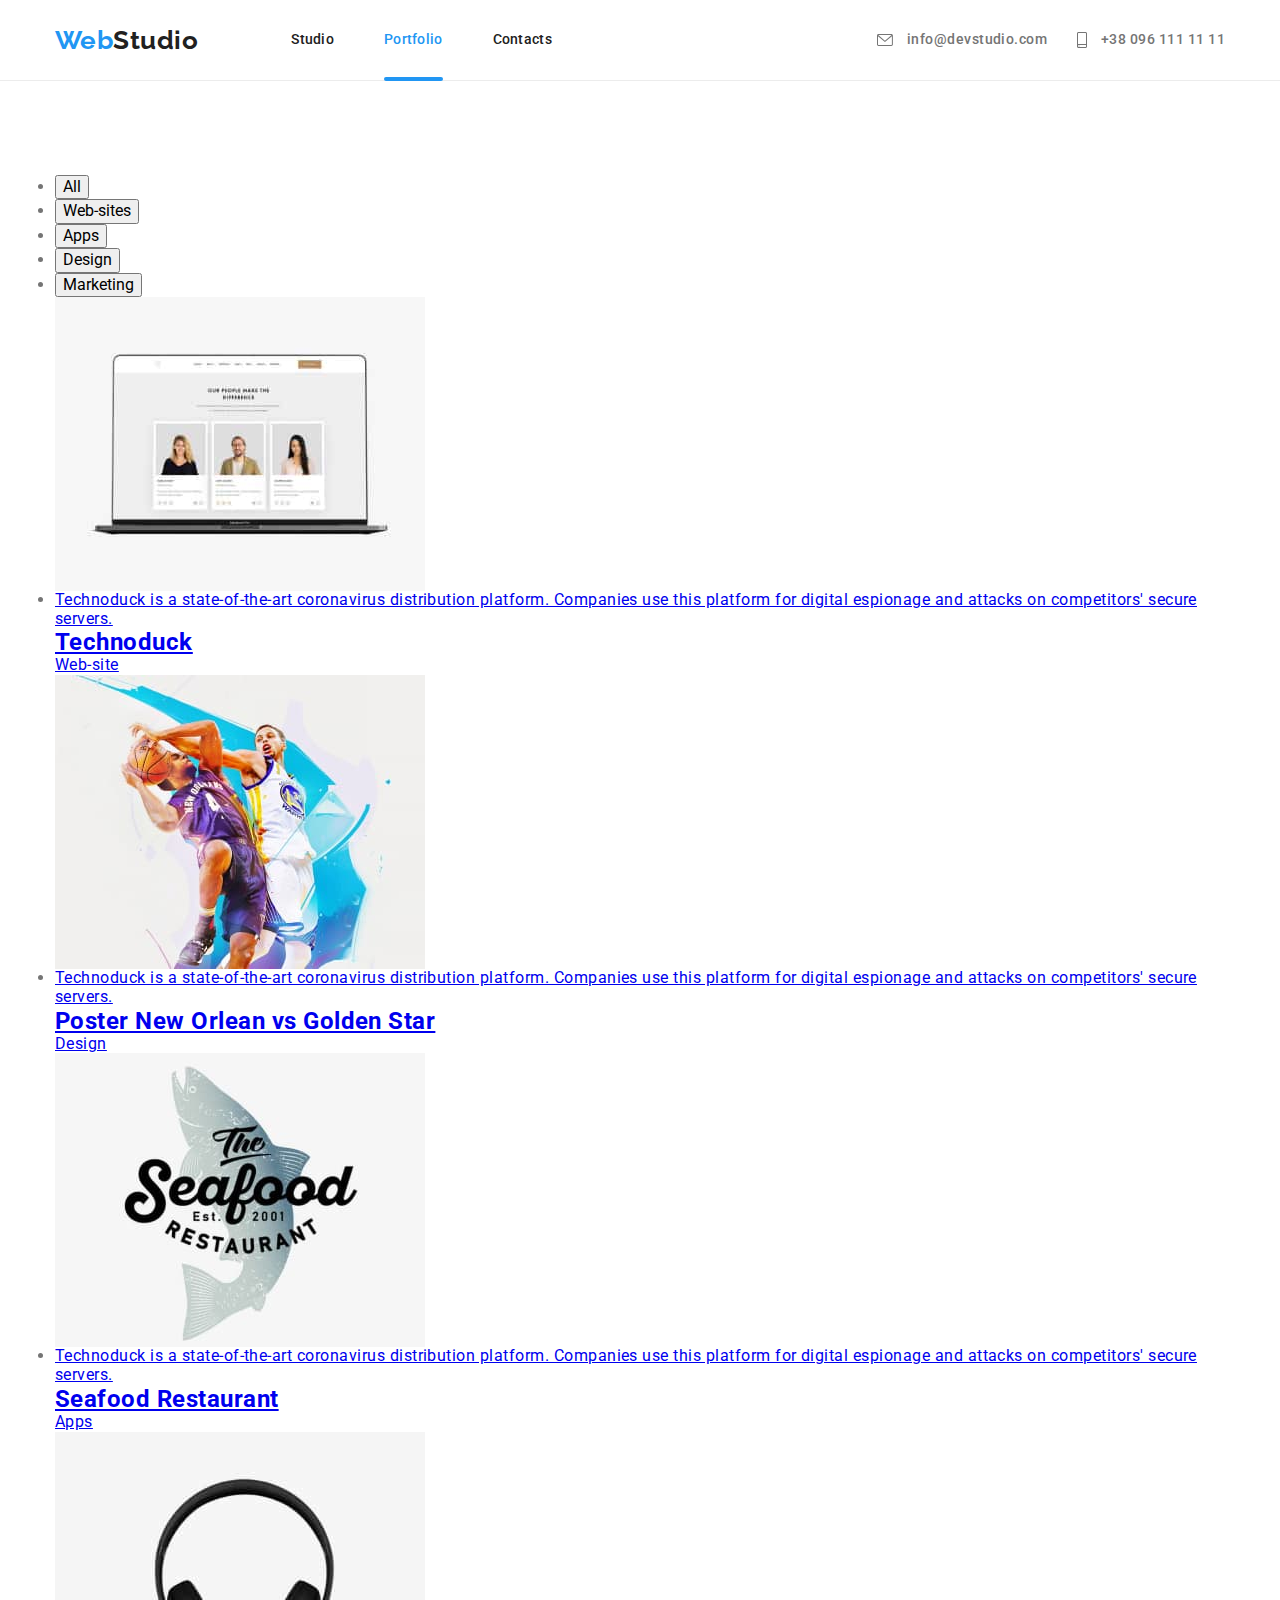
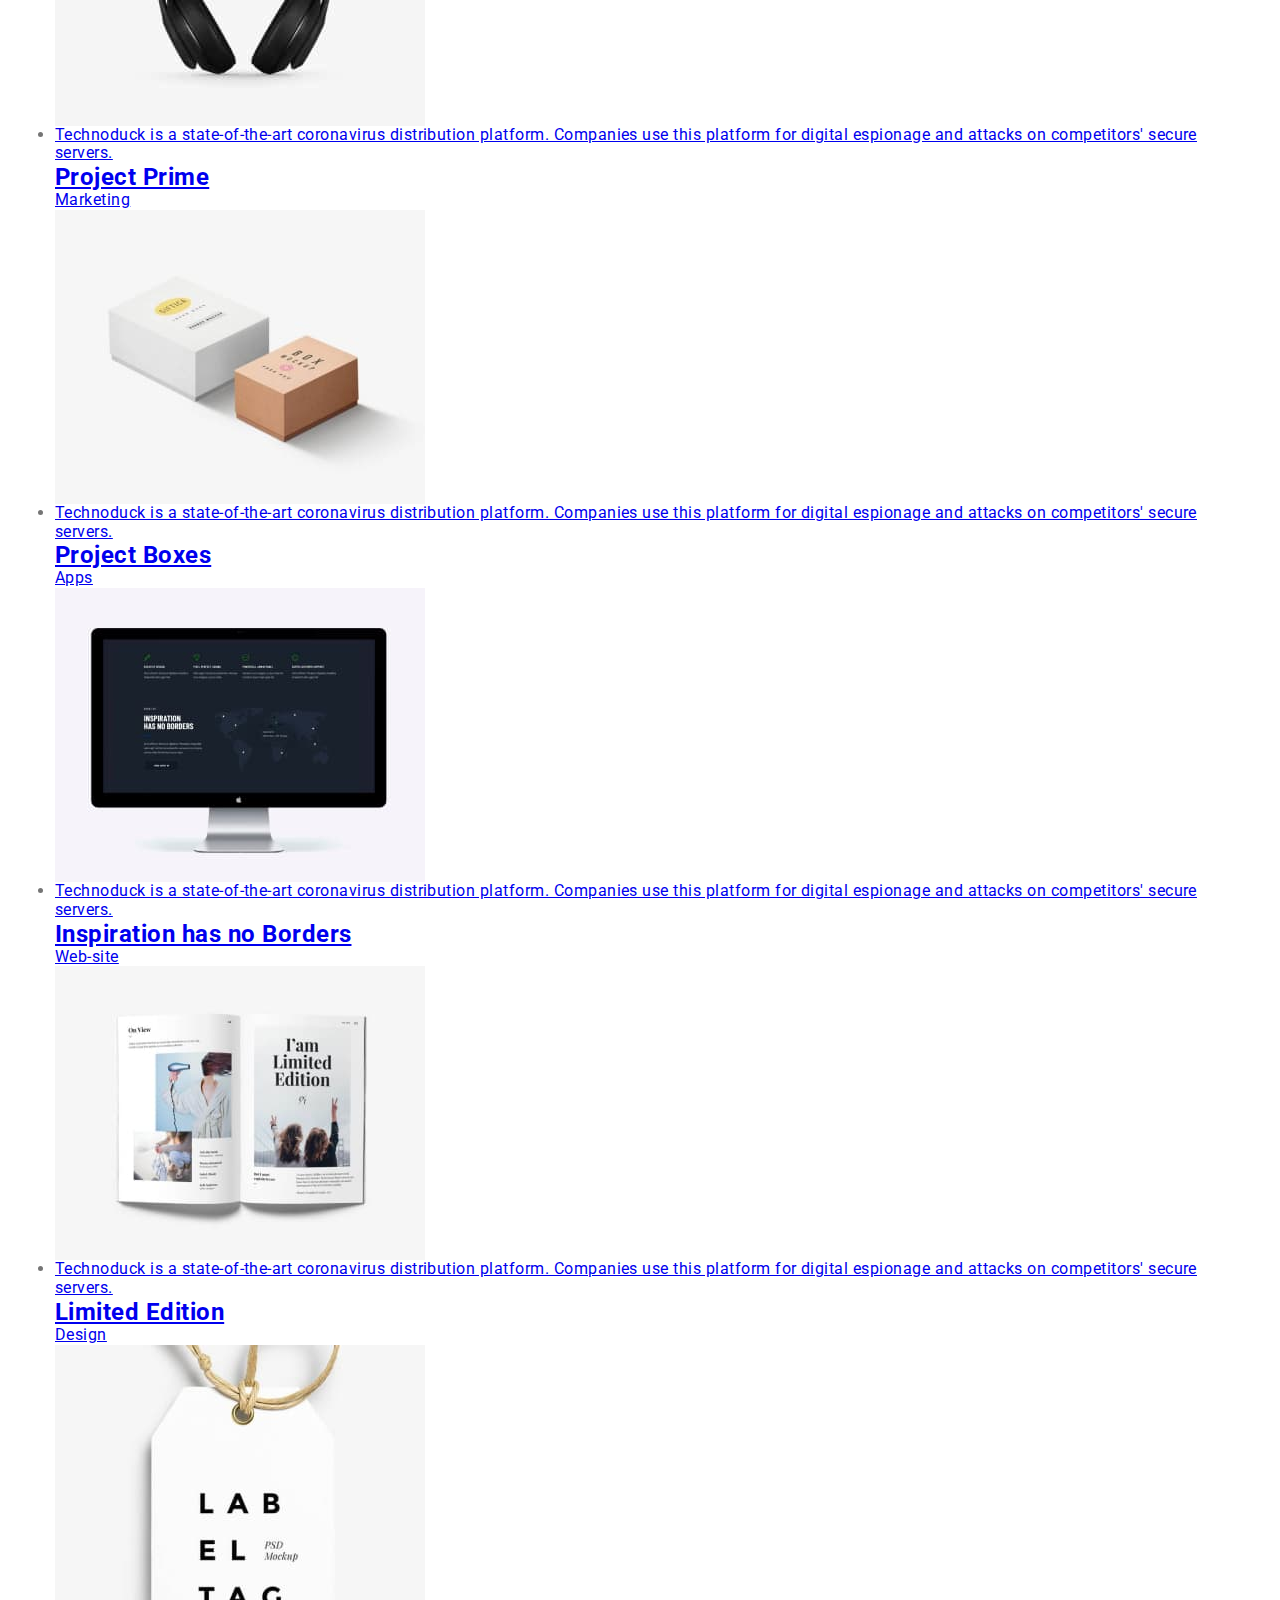
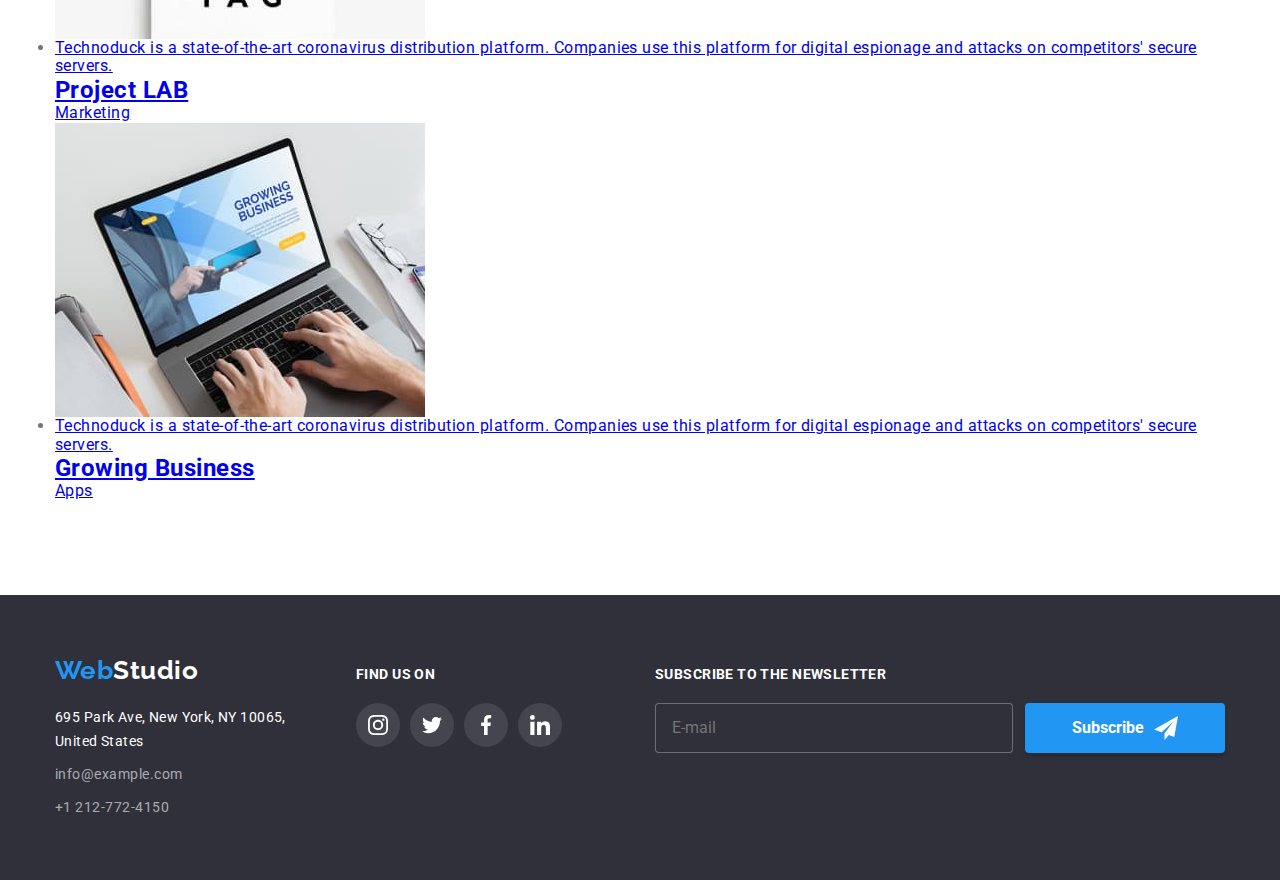
==== commit cf7a9969: "+" ====
--- a/portfolio.html
+++ b/portfolio.html
@@ -13,7 +13,7 @@
       rel="stylesheet"
       href="https://cdnjs.cloudflare.com/ajax/libs/modern-normalize/1.1.0/modern-normalize.min.css"
     />
-    <link rel="stylesheet" href="./style/style.css" />
+    <link rel="stylesheet" href="./css/main.min.css" />
   </head>
   <body class="page">
     <header class="page__header">
--- a/css/main.min.css
+++ b/css/main.min.css
@@ -0,0 +1 @@
+h1,h2,h3,p,ul{margin:0;padding:0}img{display:block}.page{background-color:#fff;color:#757575;font-family:Roboto,sans-serif;line-height:1.17;letter-spacing:.03em}.container{width:1200px;padding-right:15px;padding-left:15px;margin-left:auto;margin-right:auto}.visually-hidden{position:absolute;width:1px;height:1px;margin:-1px;border:0;padding:0;white-space:nowrap;-webkit-clip-path:inset(100%);clip-path:inset(100%);clip:rect(0 0 0 0);overflow:hidden}.button{display:inline-block;align-items:center;height:50px;background-color:#2196f3;color:#fff;box-shadow:0px 4px 4px rgba(0,0,0,.15);transition:background-color 250ms cubic-bezier(0.4, 0, 0.2, 1);font-weight:700;line-height:1.8;font-family:inherit;font-style:normal;border-radius:4px;border:none;cursor:pointer}.button:hover{background-color:#188ce8}.section{padding-top:94px;padding-bottom:94px}.features,.examples-list,.members-list,.contacts-list,.icons-list,.customers-list{list-style:none}.section__title{margin-bottom:50px;color:#212121;font-weight:700;font-size:36px;line-height:1.16;text-align:center}.close-modal,.subscribe__button,.customers-list__icon,.icons-list__link,.examples-wrapper,.features__icon{display:flex;justify-content:center;align-items:center}.page__header{border-bottom:1px solid #ececec}.nav{display:flex;align-items:center}.logo{color:#2196f3;font-family:"Raleway";font-weight:700;font-size:26px;line-height:1.19;text-decoration:none}.logo-header{padding-top:24px;padding-bottom:25px}.logo--black{color:#212121}.nav-site,.nav-contacts{display:flex;font-weight:500;font-size:14px;line-height:1.14;list-style:none}.nav-contacts{margin-left:auto}.nav-site__item:not(:first-child){margin-left:50px}.nav-site__item:first-child{margin-left:93px}.header-icon{transition:250ms cubic-bezier(0.4, 0, 0.2, 1)}.header-icon:hover,.header-icon:focus{fill:#2196f3}.nav-site__link{display:block;padding-top:32px;padding-bottom:32px;color:#212121;letter-spacing:.02em;font-size:14px;text-decoration:none;transition:250ms cubic-bezier(0.4, 0, 0.2, 1)}.nav-site__link:hover,.nav-site__link:focus{color:#2196f3}.nav-contacts__link{display:inline;vertical-align:middle;padding-top:32px;padding-bottom:32px;color:#757575;fill:currentColor;transition:250ms cubic-bezier(0.4, 0, 0.2, 1);text-decoration:none}.nav-contacts__link:hover,.nav-contacts__link:focus{color:#2196f3}.nav-contacts__item:not(:first-child){margin-left:30px}.nav-site__link--active{color:#2196f3;position:relative}.nav-site__link--active::after{content:"";display:inline-block;left:0;bottom:-1px;width:100%;height:4px;position:absolute;background-color:#2196f3;border-radius:2px}.nav-contacts__icon{margin-right:10px;vertical-align:middle;transition:fill 250ms cubic-bezier(0.4, 0, 0.2, 1)}.hero{text-align:center;padding-top:200px;padding-bottom:200px;margin-left:auto;margin-right:auto;max-height:600px;max-width:1600px;background-color:#2f303a;color:#fff;background-image:linear-gradient(rgba(47, 48, 58, 0.4), rgba(47, 48, 58, 0.4)),url(../images/hero.jpg);background-repeat:no-repeat;background-size:cover;background-position:center;letter-spacing:.06em}.hero-container{width:696px;max-width:1600px}.hero-container__title{margin-bottom:30px;font-weight:900;font-size:44px;line-height:1.36;text-transform:uppercase}.hero-container__button{padding:10px 32px;min-width:216px}.features{display:flex}.features__item{flex-basis:25%}.features__item:not(:first-child){margin-left:30px}.features__title{margin-bottom:10px;font-weight:700;line-height:1.14;text-transform:uppercase;color:#212121;font-size:14px}.features__text{line-height:1.71;font-size:14px;letter-spacing:.03em}.features__icon{width:270px;height:120px;background-color:#f5f4fa;margin-bottom:30px;border-radius:4px}.work-examples{padding-top:0}.examples-list{display:flex;justify-content:space-between}.examples-list__item{position:relative}.examples-wrapper__title{font-weight:700;line-height:1.14;text-transform:uppercase;font-size:14px;color:#fff}.examples-wrapper{position:absolute;left:0;bottom:0;width:100%;height:70px;background-color:rgba(47,48,58,.8)}.team-members{text-align:center;background-color:#f5f4fa}.members-list{display:flex;justify-content:space-between}.members-list__item{background-color:#fff;box-shadow:0px 1px 3px rgba(0,0,0,.12),0px 1px 1px rgba(0,0,0,.14),0px 2px 1px rgba(0,0,0,.2);border-radius:0px 0px 4px 4px}.team-member__name,.team-member__position{line-height:1.18;text-align:center;font-size:16px}.team-member__name{margin-bottom:10px;font-weight:500;color:#212121}.team-member__position{margin-bottom:16px}.team-member{padding:30px}.icons-list{display:flex;margin-left:auto;margin-right:auto}.icons-list__link{width:44px;height:44px;border-radius:50px;background-color:#fff;color:#afb1b8;fill:currentColor;transition:color 250ms cubic-bezier(0.4, 0, 0.2, 1),background-color 250ms cubic-bezier(0.4, 0, 0.2, 1)}.icons-list__link:hover,.icons-list__link:focus{color:#fff;background-color:#2196f3}.icons-list>li:not(:first-child){margin-left:10px}.customers-list{display:flex;align-items:center;margin-left:auto;margin-right:auto}.customers-list>li:not(:first-child){margin-left:30px}.customers-list__icon{width:170px;height:92px;background-color:#fff;color:#afb1b8;border:1px solid #afb1b8;border-radius:4px;border-color:#afb1b8;transition:color 250ms cubic-bezier(0.4, 0, 0.2, 1),border-color 250ms cubic-bezier(0.4, 0, 0.2, 1);fill:currentColor}.customers-list__icon:hover,.customers-list__icon:focus{color:#2196f3;border-color:#2196f3}.logo--white{color:#fff}.page-footer{margin-left:auto;margin-right:auto;padding-top:60px;padding-bottom:60px;font-size:14px;line-height:1.71;background-color:#2f303a}.footer-contacts{display:block;color:#fff;font-style:normal}.contacts-list__link{color:rgba(255,255,255,.6);transition:250ms cubic-bezier(0.4, 0, 0.2, 1);text-decoration:none}.contacts-list__item:first-child{margin-bottom:9px}.footer-contacts__address{margin-bottom:9px;letter-spacing:.03em}.logo--footer{display:block;margin-bottom:20px;width:145px}.footer-design{display:flex;align-items:baseline}.join__title{display:inline-block;margin-bottom:20px;text-transform:uppercase;color:#fff;font-size:14px;font-weight:700;line-height:1.14;letter-spacing:.03em;text-transform:uppercase}.join{margin-left:70px}.join-bg{background-color:rgba(255,255,255,.1);color:#fff;fill:currentColor}.form__field{display:flex;flex-direction:column}.join__title,.subscribe__text{text-transform:uppercase;color:#fff;font-size:14px;font-weight:700;line-height:1.14;letter-spacing:.03em;text-transform:uppercase}.subscribe__text{display:inline-block;margin-bottom:20px}.subscribe{display:inline-block;margin-left:93px;width:570px}.subscribe__form{display:flex}.subscribe__form input{width:358px;height:50px;padding:15px 16px;font-size:16px;line-height:1.25;color:rgba(255,255,255,.6);background-color:#2f303a;border:1px solid rgba(255,255,255,.3);border-radius:4px}.subscribe__button{width:200px;padding:10px 28px;margin-left:12px;font-size:16px}.svg-subscribe{margin-left:10px}.backdrop{position:fixed;top:0;left:0;width:100%;height:100%;background-color:rgba(0,0,0,.2);opacity:1;transition:opacity var(--primary-transition),visibility var(--primary-transition)}.backdrop.is-hidden{opacity:0;pointer-events:none;visibility:hidden}.backdrop.is-hidden .backdrop.is-hidden{transform:translate(-50%, -50%) scale(0.9)}.modal{position:absolute;top:50%;left:50%;transform:translate(-50%, -50%) scale(1);padding:40px;width:528px;height:581px;background-color:#fff;box-shadow:0px 1px 3px rgba(0,0,0,.12),0px 1px 1px rgba(0,0,0,.14),0px 2px 1px rgba(0,0,0,.2);border-radius:4px;transition:transform 250ms cubic-bezier(0.4, 0, 0.2, 1)}.modal-btn{display:flex}.close-modal{position:absolute;top:8px;right:8px;width:30px;height:30px;background-color:#fff;border:1px solid rgba(0,0,0,.1);color:#212121;transition:color 250ms cubic-bezier(0.4, 0, 0.2, 1);fill:currentColor;border-radius:50px;cursor:pointer}.close-modal:hover,.close-modal:focus{color:#2196f3}.form{display:flex;flex-direction:column}.form__name{display:flex;text-align:center;margin-bottom:12px;font-weight:700;font-size:20px;line-height:1.15;letter-spacing:.03em;color:#212121}.form__field{position:relative;font-size:12px;line-height:1.16;letter-spacing:.01em}.form__field:not(:last-child){margin-bottom:10px}.form__field:nth-child(5){margin-bottom:30px}.form__field input{margin-top:4px}.form__input{height:40px;padding-left:42px;border:1px solid rgba(33,33,33,.2);border-radius:4px;color:#212121;transition:border 250ms cubic-bezier(0.4, 0, 0.2, 1)}.form__input:focus{outline:none;border:1px solid #2196f3}.form__input:focus+.svg-form{fill:#2196f3}.svg-form{position:absolute;bottom:11px;left:12px;transition:fill 250ms cubic-bezier(0.4, 0, 0.2, 1)}.form__comment{resize:none;height:120px;margin-top:4px;padding:12px 16px;border:1px solid rgba(33,33,33,.2);border-radius:4px;color:#212121}.form__comment:focus{outline:none;border:1px solid #2196f3}.form__comment::-moz-placeholder{color:rgba(117,117,117,.5)}.form__comment:-ms-input-placeholder{color:rgba(117,117,117,.5)}.form__comment::placeholder{color:rgba(117,117,117,.5)}.form__checkbox{display:inline-block;margin-bottom:30px;padding-left:12px;font-size:12px;line-height:1.16;letter-spacing:.01em}.icon-check{display:inline-block;vertical-align:middle;width:16px;height:15px;margin-right:8px;border:2px solid #212121;border-radius:4px}.form__agreement:checked+.icon-check{border:none;background-color:#2196f3;background-image:url(../images/icon-check.svg);background-size:contain;background-origin:border-box}.form__agreement{-webkit-appearance:none;-moz-appearance:none;appearance:none}.agreement__link{color:#2196f3}.button-form{display:flex;justify-content:center;margin-left:auto;margin-right:auto;width:200px}/*# sourceMappingURL=main.min.css.map */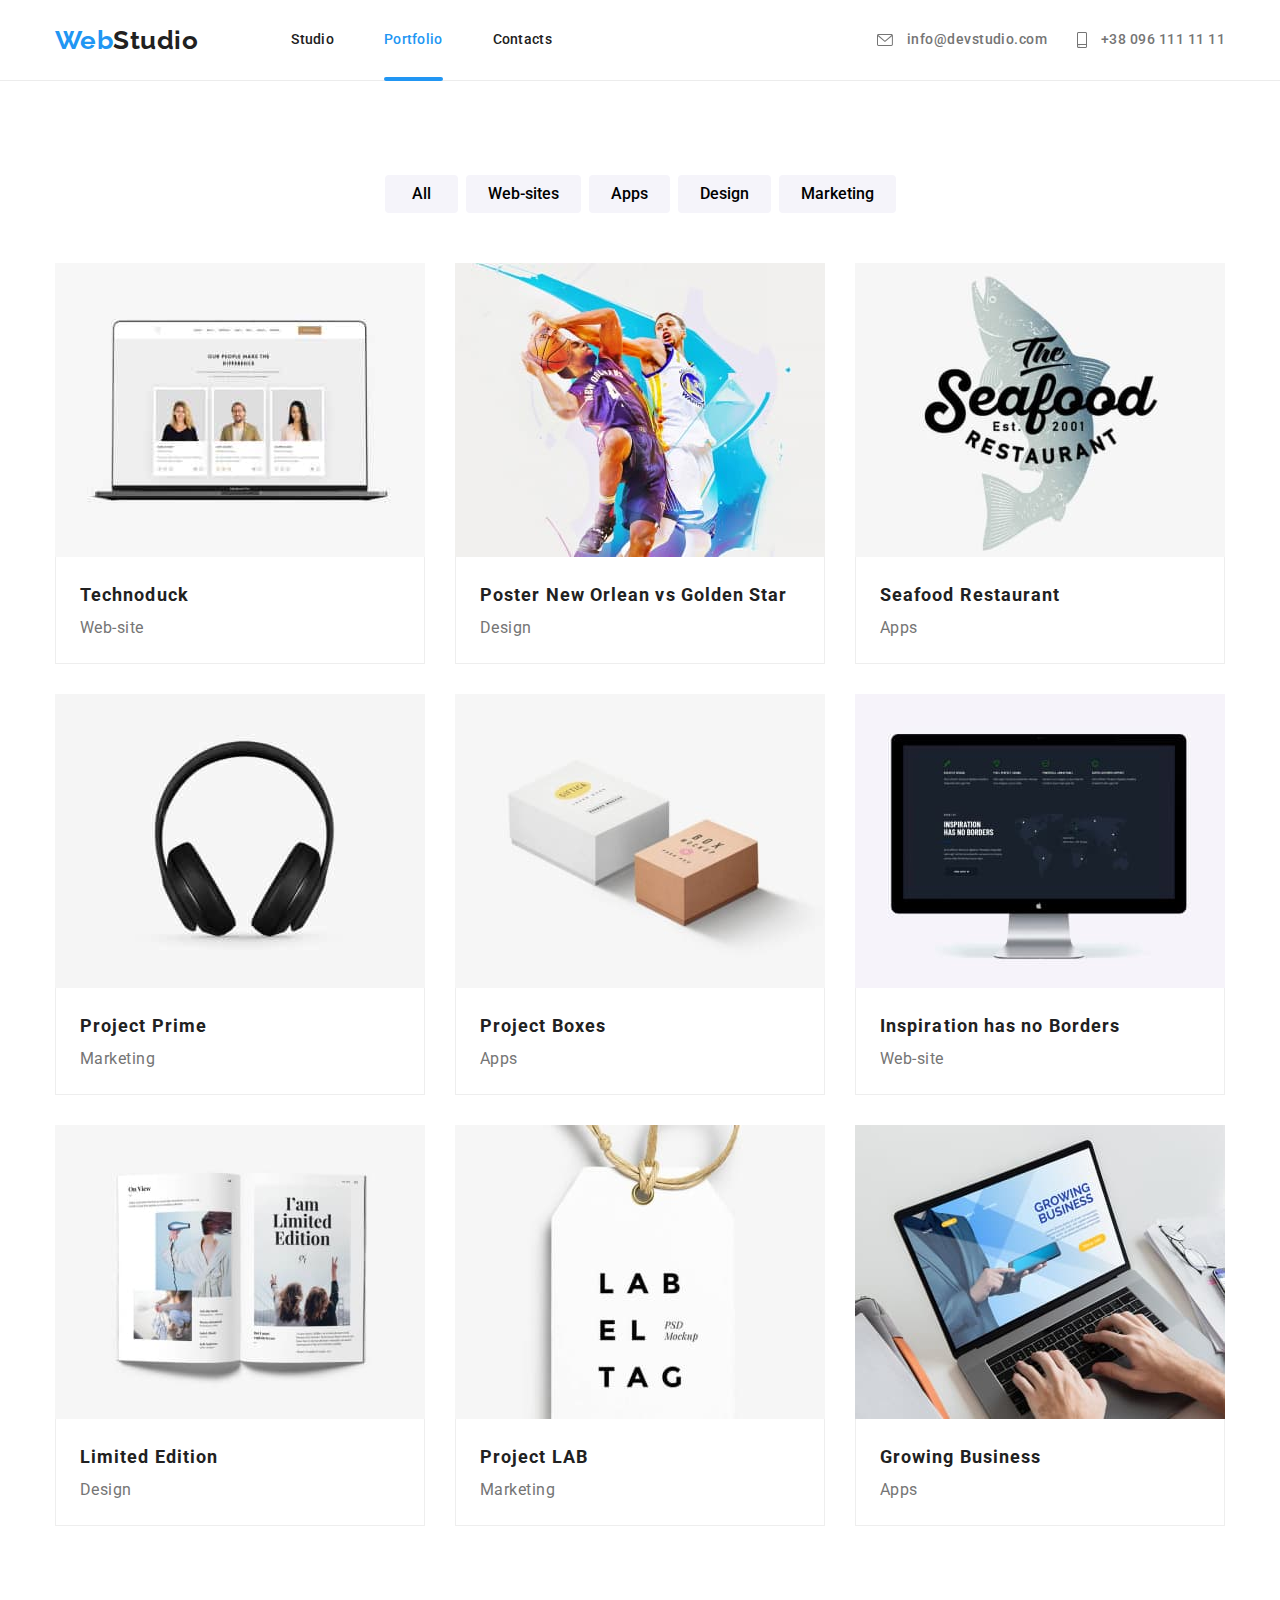
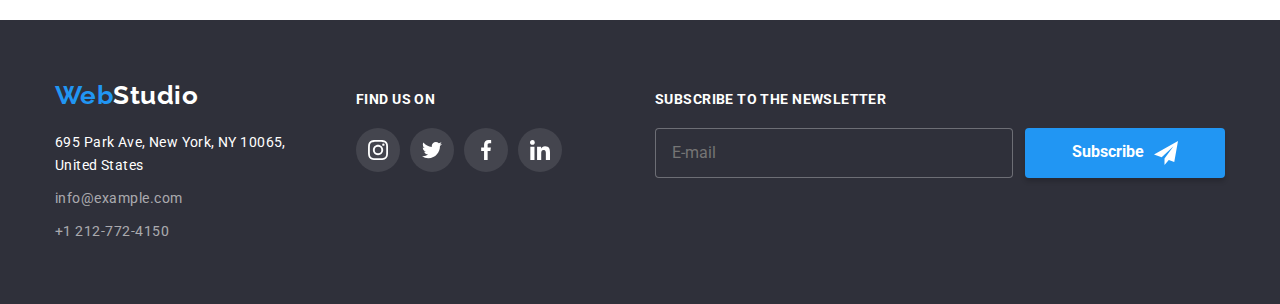
==== commit 7da3ea02: "+" ====
--- a/portfolio.html
+++ b/portfolio.html
@@ -270,7 +270,7 @@
 
               <div class="projects-card__content">
                 <h2 class="projects-card__name">Growing Business</h2>
-                <p class="projects-card__projects-card__work-type">Apps</p>
+                <p class="projects-card__work-type">Apps</p>
               </div>
               </a>
             </li>
--- a/css/main.min.css
+++ b/css/main.min.css
@@ -1 +1 @@
-h1,h2,h3,p,ul{margin:0;padding:0}img{display:block}.page{background-color:#fff;color:#757575;font-family:Roboto,sans-serif;line-height:1.17;letter-spacing:.03em}.container{width:1200px;padding-right:15px;padding-left:15px;margin-left:auto;margin-right:auto}.visually-hidden{position:absolute;width:1px;height:1px;margin:-1px;border:0;padding:0;white-space:nowrap;-webkit-clip-path:inset(100%);clip-path:inset(100%);clip:rect(0 0 0 0);overflow:hidden}.button{display:inline-block;align-items:center;height:50px;background-color:#2196f3;color:#fff;box-shadow:0px 4px 4px rgba(0,0,0,.15);transition:background-color 250ms cubic-bezier(0.4, 0, 0.2, 1);font-weight:700;line-height:1.8;font-family:inherit;font-style:normal;border-radius:4px;border:none;cursor:pointer}.button:hover{background-color:#188ce8}.section{padding-top:94px;padding-bottom:94px}.features,.examples-list,.members-list,.contacts-list,.icons-list,.customers-list{list-style:none}.section__title{margin-bottom:50px;color:#212121;font-weight:700;font-size:36px;line-height:1.16;text-align:center}.close-modal,.subscribe__button,.customers-list__icon,.icons-list__link,.examples-wrapper,.features__icon{display:flex;justify-content:center;align-items:center}.page__header{border-bottom:1px solid #ececec}.nav{display:flex;align-items:center}.logo{color:#2196f3;font-family:"Raleway";font-weight:700;font-size:26px;line-height:1.19;text-decoration:none}.logo-header{padding-top:24px;padding-bottom:25px}.logo--black{color:#212121}.nav-site,.nav-contacts{display:flex;font-weight:500;font-size:14px;line-height:1.14;list-style:none}.nav-contacts{margin-left:auto}.nav-site__item:not(:first-child){margin-left:50px}.nav-site__item:first-child{margin-left:93px}.header-icon{transition:250ms cubic-bezier(0.4, 0, 0.2, 1)}.header-icon:hover,.header-icon:focus{fill:#2196f3}.nav-site__link{display:block;padding-top:32px;padding-bottom:32px;color:#212121;letter-spacing:.02em;font-size:14px;text-decoration:none;transition:250ms cubic-bezier(0.4, 0, 0.2, 1)}.nav-site__link:hover,.nav-site__link:focus{color:#2196f3}.nav-contacts__link{display:inline;vertical-align:middle;padding-top:32px;padding-bottom:32px;color:#757575;fill:currentColor;transition:250ms cubic-bezier(0.4, 0, 0.2, 1);text-decoration:none}.nav-contacts__link:hover,.nav-contacts__link:focus{color:#2196f3}.nav-contacts__item:not(:first-child){margin-left:30px}.nav-site__link--active{color:#2196f3;position:relative}.nav-site__link--active::after{content:"";display:inline-block;left:0;bottom:-1px;width:100%;height:4px;position:absolute;background-color:#2196f3;border-radius:2px}.nav-contacts__icon{margin-right:10px;vertical-align:middle;transition:fill 250ms cubic-bezier(0.4, 0, 0.2, 1)}.hero{text-align:center;padding-top:200px;padding-bottom:200px;margin-left:auto;margin-right:auto;max-height:600px;max-width:1600px;background-color:#2f303a;color:#fff;background-image:linear-gradient(rgba(47, 48, 58, 0.4), rgba(47, 48, 58, 0.4)),url(../images/hero.jpg);background-repeat:no-repeat;background-size:cover;background-position:center;letter-spacing:.06em}.hero-container{width:696px;max-width:1600px}.hero-container__title{margin-bottom:30px;font-weight:900;font-size:44px;line-height:1.36;text-transform:uppercase}.hero-container__button{padding:10px 32px;min-width:216px}.features{display:flex}.features__item{flex-basis:25%}.features__item:not(:first-child){margin-left:30px}.features__title{margin-bottom:10px;font-weight:700;line-height:1.14;text-transform:uppercase;color:#212121;font-size:14px}.features__text{line-height:1.71;font-size:14px;letter-spacing:.03em}.features__icon{width:270px;height:120px;background-color:#f5f4fa;margin-bottom:30px;border-radius:4px}.work-examples{padding-top:0}.examples-list{display:flex;justify-content:space-between}.examples-list__item{position:relative}.examples-wrapper__title{font-weight:700;line-height:1.14;text-transform:uppercase;font-size:14px;color:#fff}.examples-wrapper{position:absolute;left:0;bottom:0;width:100%;height:70px;background-color:rgba(47,48,58,.8)}.team-members{text-align:center;background-color:#f5f4fa}.members-list{display:flex;justify-content:space-between}.members-list__item{background-color:#fff;box-shadow:0px 1px 3px rgba(0,0,0,.12),0px 1px 1px rgba(0,0,0,.14),0px 2px 1px rgba(0,0,0,.2);border-radius:0px 0px 4px 4px}.team-member__name,.team-member__position{line-height:1.18;text-align:center;font-size:16px}.team-member__name{margin-bottom:10px;font-weight:500;color:#212121}.team-member__position{margin-bottom:16px}.team-member{padding:30px}.icons-list{display:flex;margin-left:auto;margin-right:auto}.icons-list__link{width:44px;height:44px;border-radius:50px;background-color:#fff;color:#afb1b8;fill:currentColor;transition:color 250ms cubic-bezier(0.4, 0, 0.2, 1),background-color 250ms cubic-bezier(0.4, 0, 0.2, 1)}.icons-list__link:hover,.icons-list__link:focus{color:#fff;background-color:#2196f3}.icons-list>li:not(:first-child){margin-left:10px}.customers-list{display:flex;align-items:center;margin-left:auto;margin-right:auto}.customers-list>li:not(:first-child){margin-left:30px}.customers-list__icon{width:170px;height:92px;background-color:#fff;color:#afb1b8;border:1px solid #afb1b8;border-radius:4px;border-color:#afb1b8;transition:color 250ms cubic-bezier(0.4, 0, 0.2, 1),border-color 250ms cubic-bezier(0.4, 0, 0.2, 1);fill:currentColor}.customers-list__icon:hover,.customers-list__icon:focus{color:#2196f3;border-color:#2196f3}.logo--white{color:#fff}.page-footer{margin-left:auto;margin-right:auto;padding-top:60px;padding-bottom:60px;font-size:14px;line-height:1.71;background-color:#2f303a}.footer-contacts{display:block;color:#fff;font-style:normal}.contacts-list__link{color:rgba(255,255,255,.6);transition:250ms cubic-bezier(0.4, 0, 0.2, 1);text-decoration:none}.contacts-list__item:first-child{margin-bottom:9px}.footer-contacts__address{margin-bottom:9px;letter-spacing:.03em}.logo--footer{display:block;margin-bottom:20px;width:145px}.footer-design{display:flex;align-items:baseline}.join__title{display:inline-block;margin-bottom:20px;text-transform:uppercase;color:#fff;font-size:14px;font-weight:700;line-height:1.14;letter-spacing:.03em;text-transform:uppercase}.join{margin-left:70px}.join-bg{background-color:rgba(255,255,255,.1);color:#fff;fill:currentColor}.form__field{display:flex;flex-direction:column}.join__title,.subscribe__text{text-transform:uppercase;color:#fff;font-size:14px;font-weight:700;line-height:1.14;letter-spacing:.03em;text-transform:uppercase}.subscribe__text{display:inline-block;margin-bottom:20px}.subscribe{display:inline-block;margin-left:93px;width:570px}.subscribe__form{display:flex}.subscribe__form input{width:358px;height:50px;padding:15px 16px;font-size:16px;line-height:1.25;color:rgba(255,255,255,.6);background-color:#2f303a;border:1px solid rgba(255,255,255,.3);border-radius:4px}.subscribe__button{width:200px;padding:10px 28px;margin-left:12px;font-size:16px}.svg-subscribe{margin-left:10px}.backdrop{position:fixed;top:0;left:0;width:100%;height:100%;background-color:rgba(0,0,0,.2);opacity:1;transition:opacity var(--primary-transition),visibility var(--primary-transition)}.backdrop.is-hidden{opacity:0;pointer-events:none;visibility:hidden}.backdrop.is-hidden .backdrop.is-hidden{transform:translate(-50%, -50%) scale(0.9)}.modal{position:absolute;top:50%;left:50%;transform:translate(-50%, -50%) scale(1);padding:40px;width:528px;height:581px;background-color:#fff;box-shadow:0px 1px 3px rgba(0,0,0,.12),0px 1px 1px rgba(0,0,0,.14),0px 2px 1px rgba(0,0,0,.2);border-radius:4px;transition:transform 250ms cubic-bezier(0.4, 0, 0.2, 1)}.modal-btn{display:flex}.close-modal{position:absolute;top:8px;right:8px;width:30px;height:30px;background-color:#fff;border:1px solid rgba(0,0,0,.1);color:#212121;transition:color 250ms cubic-bezier(0.4, 0, 0.2, 1);fill:currentColor;border-radius:50px;cursor:pointer}.close-modal:hover,.close-modal:focus{color:#2196f3}.form{display:flex;flex-direction:column}.form__name{display:flex;text-align:center;margin-bottom:12px;font-weight:700;font-size:20px;line-height:1.15;letter-spacing:.03em;color:#212121}.form__field{position:relative;font-size:12px;line-height:1.16;letter-spacing:.01em}.form__field:not(:last-child){margin-bottom:10px}.form__field:nth-child(5){margin-bottom:30px}.form__field input{margin-top:4px}.form__input{height:40px;padding-left:42px;border:1px solid rgba(33,33,33,.2);border-radius:4px;color:#212121;transition:border 250ms cubic-bezier(0.4, 0, 0.2, 1)}.form__input:focus{outline:none;border:1px solid #2196f3}.form__input:focus+.svg-form{fill:#2196f3}.svg-form{position:absolute;bottom:11px;left:12px;transition:fill 250ms cubic-bezier(0.4, 0, 0.2, 1)}.form__comment{resize:none;height:120px;margin-top:4px;padding:12px 16px;border:1px solid rgba(33,33,33,.2);border-radius:4px;color:#212121}.form__comment:focus{outline:none;border:1px solid #2196f3}.form__comment::-moz-placeholder{color:rgba(117,117,117,.5)}.form__comment:-ms-input-placeholder{color:rgba(117,117,117,.5)}.form__comment::placeholder{color:rgba(117,117,117,.5)}.form__checkbox{display:inline-block;margin-bottom:30px;padding-left:12px;font-size:12px;line-height:1.16;letter-spacing:.01em}.icon-check{display:inline-block;vertical-align:middle;width:16px;height:15px;margin-right:8px;border:2px solid #212121;border-radius:4px}.form__agreement:checked+.icon-check{border:none;background-color:#2196f3;background-image:url(../images/icon-check.svg);background-size:contain;background-origin:border-box}.form__agreement{-webkit-appearance:none;-moz-appearance:none;appearance:none}.agreement__link{color:#2196f3}.button-form{display:flex;justify-content:center;margin-left:auto;margin-right:auto;width:200px}/*# sourceMappingURL=main.min.css.map */+h1,h2,h3,p,ul{margin:0;padding:0}img{display:block}.page{background-color:#fff;color:#757575;font-family:Roboto,sans-serif;line-height:1.17;letter-spacing:.03em}.container{width:1200px;padding-right:15px;padding-left:15px;margin-left:auto;margin-right:auto}.visually-hidden{position:absolute;width:1px;height:1px;margin:-1px;border:0;padding:0;white-space:nowrap;-webkit-clip-path:inset(100%);clip-path:inset(100%);clip:rect(0 0 0 0);overflow:hidden}.button{display:inline-block;align-items:center;height:50px;background-color:#2196f3;color:#fff;box-shadow:0px 4px 4px rgba(0,0,0,.15);transition:background-color 250ms cubic-bezier(0.4, 0, 0.2, 1);font-weight:700;line-height:1.8;font-family:inherit;font-style:normal;border-radius:4px;border:none;cursor:pointer}.button:hover{background-color:#188ce8}.section{padding-top:94px;padding-bottom:94px}.features,.examples-list,.members-list,.contacts-list,.icons-list,.customers-list{list-style:none}.section__title{margin-bottom:50px;color:#212121;font-weight:700;font-size:36px;line-height:1.16;text-align:center}.filter-list,.button-form,.close-modal,.subscribe__button,.customers-list__icon,.icons-list__link,.examples-wrapper,.features__icon{display:flex;justify-content:center;align-items:center}.page__header{border-bottom:1px solid #ececec}.nav{display:flex;align-items:center}.logo{color:#2196f3;font-family:"Raleway";font-weight:700;font-size:26px;line-height:1.19;text-decoration:none}.logo-header{padding-top:24px;padding-bottom:25px}.logo--black{color:#212121}.nav-site,.nav-contacts{display:flex;font-weight:500;font-size:14px;line-height:1.14;list-style:none}.nav-contacts{margin-left:auto}.nav-site__item:not(:first-child){margin-left:50px}.nav-site__item:first-child{margin-left:93px}.header-icon{transition:250ms cubic-bezier(0.4, 0, 0.2, 1)}.header-icon:hover,.header-icon:focus{fill:#2196f3}.nav-site__link{display:block;padding-top:32px;padding-bottom:32px;color:#212121;letter-spacing:.02em;font-size:14px;text-decoration:none;transition:250ms cubic-bezier(0.4, 0, 0.2, 1)}.nav-site__link:hover,.nav-site__link:focus{color:#2196f3}.nav-site__link--active{color:#2196f3;position:relative}.nav-contacts__link{display:inline;vertical-align:middle;padding-top:32px;padding-bottom:32px;color:#757575;fill:currentColor;transition:250ms cubic-bezier(0.4, 0, 0.2, 1);text-decoration:none}.nav-contacts__link:hover,.nav-contacts__link:focus{color:#2196f3}.nav-contacts__item:not(:first-child){margin-left:30px}.nav-site__link--active::after{content:"";display:inline-block;left:0;bottom:-1px;width:100%;height:4px;position:absolute;background-color:#2196f3;border-radius:2px}.nav-contacts__icon{margin-right:10px;vertical-align:middle;transition:fill 250ms cubic-bezier(0.4, 0, 0.2, 1)}.hero{text-align:center;padding-top:200px;padding-bottom:200px;margin-left:auto;margin-right:auto;max-height:600px;max-width:1600px;background-color:#2f303a;color:#fff;background-image:linear-gradient(rgba(47, 48, 58, 0.4), rgba(47, 48, 58, 0.4)),url(../images/hero.jpg);background-repeat:no-repeat;background-size:cover;background-position:center;letter-spacing:.06em}.hero-container{width:696px;max-width:1600px}.hero-container__title{margin-bottom:30px;font-weight:900;font-size:44px;line-height:1.36;text-transform:uppercase}.hero-container__button{padding:10px 32px;min-width:216px}.features{display:flex}.features__item{flex-basis:25%}.features__item:not(:first-child){margin-left:30px}.features__title{margin-bottom:10px;font-weight:700;line-height:1.14;text-transform:uppercase;color:#212121;font-size:14px}.features__text{line-height:1.71;font-size:14px;letter-spacing:.03em}.features__icon{width:270px;height:120px;background-color:#f5f4fa;margin-bottom:30px;border-radius:4px}.work-examples{padding-top:0}.examples-list{display:flex;justify-content:space-between}.examples-list__item{position:relative}.examples-wrapper__title{font-weight:700;line-height:1.14;text-transform:uppercase;font-size:14px;color:#fff}.examples-wrapper{position:absolute;left:0;bottom:0;width:100%;height:70px;background-color:rgba(47,48,58,.8)}.team-members{text-align:center;background-color:#f5f4fa}.members-list{display:flex;justify-content:space-between}.members-list__item{background-color:#fff;box-shadow:0px 1px 3px rgba(0,0,0,.12),0px 1px 1px rgba(0,0,0,.14),0px 2px 1px rgba(0,0,0,.2);border-radius:0px 0px 4px 4px}.team-member__name,.team-member__position{line-height:1.18;text-align:center;font-size:16px}.team-member__name{margin-bottom:10px;font-weight:500;color:#212121}.team-member__position{margin-bottom:16px}.team-member{padding:30px}.icons-list{display:flex;margin-left:auto;margin-right:auto}.icons-list__link{width:44px;height:44px;border-radius:50px;background-color:#fff;color:#afb1b8;fill:currentColor;transition:color 250ms cubic-bezier(0.4, 0, 0.2, 1),background-color 250ms cubic-bezier(0.4, 0, 0.2, 1)}.icons-list__link:hover,.icons-list__link:focus{color:#fff;background-color:#2196f3}.icons-list>li:not(:first-child){margin-left:10px}.customers-list{display:flex;align-items:center;margin-left:auto;margin-right:auto}.customers-list>li:not(:first-child){margin-left:30px}.customers-list__icon{width:170px;height:92px;background-color:#fff;color:#afb1b8;border:1px solid #afb1b8;border-radius:4px;border-color:#afb1b8;transition:color 250ms cubic-bezier(0.4, 0, 0.2, 1),border-color 250ms cubic-bezier(0.4, 0, 0.2, 1);fill:currentColor}.customers-list__icon:hover,.customers-list__icon:focus{color:#2196f3;border-color:#2196f3}.logo--white{color:#fff}.page-footer{margin-left:auto;margin-right:auto;padding-top:60px;padding-bottom:60px;font-size:14px;line-height:1.71;background-color:#2f303a}.footer-contacts{display:block;color:#fff;font-style:normal}.contacts-list__link{color:rgba(255,255,255,.6);transition:250ms cubic-bezier(0.4, 0, 0.2, 1);text-decoration:none}.contacts-list__link:hover,.contacts-list__link:focus{color:#2196f3}.contacts-list__item:first-child{margin-bottom:9px}.footer-contacts__address{margin-bottom:9px;letter-spacing:.03em}.logo--footer{display:block;margin-bottom:20px;width:145px}.footer-design{display:flex;align-items:baseline}.join__title{display:inline-block;margin-bottom:20px;text-transform:uppercase;color:#fff;font-size:14px;font-weight:700;line-height:1.14;letter-spacing:.03em;text-transform:uppercase}.join{margin-left:70px}.join-bg{background-color:rgba(255,255,255,.1);color:#fff;fill:currentColor}.form__field{display:flex;flex-direction:column}.join__title,.subscribe__text{text-transform:uppercase;color:#fff;font-size:14px;font-weight:700;line-height:1.14;letter-spacing:.03em;text-transform:uppercase}.subscribe__text{display:inline-block;margin-bottom:20px}.subscribe{display:block;margin-left:93px;width:570px}.subscribe__form{display:flex}.subscribe__form input{width:358px;height:50px;padding:15px 16px;font-size:16px;line-height:1.25;color:rgba(255,255,255,.6);background-color:#2f303a;border:1px solid rgba(255,255,255,.3);border-radius:4px}.subscribe__button{width:200px;padding:10px 28px;margin-left:12px;font-size:16px}.svg-subscribe{margin-left:10px}.backdrop{position:fixed;top:0;left:0;width:100%;height:100%;background-color:rgba(0,0,0,.2);opacity:1;transition:opacity 250ms cubic-bezier(0.4, 0, 0.2, 1),visibility 250ms cubic-bezier(0.4, 0, 0.2, 1)}.backdrop.is-hidden{opacity:0;pointer-events:none;visibility:hidden}.backdrop.is-hidden .backdrop.is-hidden{transform:translate(-50%, -50%) scale(0.9)}.modal{position:absolute;top:50%;left:50%;transform:translate(-50%, -50%) scale(1);padding:40px;width:528px;height:581px;background-color:#fff;box-shadow:0px 1px 3px rgba(0,0,0,.12),0px 1px 1px rgba(0,0,0,.14),0px 2px 1px rgba(0,0,0,.2);border-radius:4px;transition:transform 250ms cubic-bezier(0.4, 0, 0.2, 1)}.modal-btn{display:flex}.close-modal{position:absolute;top:8px;right:8px;width:30px;height:30px;background-color:#fff;border:1px solid rgba(0,0,0,.1);color:#212121;transition:color 250ms cubic-bezier(0.4, 0, 0.2, 1);fill:currentColor;border-radius:50px;cursor:pointer}.close-modal:hover,.close-modal:focus{color:#2196f3}.form{display:flex;flex-direction:column}.form__name{display:flex;text-align:center;margin-bottom:12px;font-weight:700;font-size:20px;line-height:1.15;letter-spacing:.03em;color:#212121}.form__field{position:relative;font-size:12px;line-height:1.16;letter-spacing:.01em}.form__field:not(:last-child){margin-bottom:10px}.form__field:nth-child(5){margin-bottom:30px}.form__field input{margin-top:4px}.form__input{height:40px;padding-left:42px;border:1px solid rgba(33,33,33,.2);border-radius:4px;color:#212121;transition:border 250ms cubic-bezier(0.4, 0, 0.2, 1)}.form__input:focus{outline:none;border:1px solid #2196f3}.form__input:focus+.svg-form{fill:#2196f3}.svg-form{position:absolute;bottom:11px;left:12px;transition:fill 250ms cubic-bezier(0.4, 0, 0.2, 1)}.form__comment{resize:none;height:120px;margin-top:4px;padding:12px 16px;border:1px solid rgba(33,33,33,.2);border-radius:4px;color:#212121}.form__comment:focus{outline:none;border:1px solid #2196f3}.form__comment::-moz-placeholder{color:rgba(117,117,117,.5)}.form__comment:-ms-input-placeholder{color:rgba(117,117,117,.5)}.form__comment::placeholder{color:rgba(117,117,117,.5)}.form__checkbox{display:inline-block;margin-bottom:30px;padding-left:12px;font-size:12px;line-height:1.16;letter-spacing:.01em}.icon-check{display:inline-block;vertical-align:middle;width:16px;height:15px;margin-right:8px;border:2px solid #212121;border-radius:4px}.form__agreement:focus+.icon-check{border:2px solid #2196f3}.form__agreement:checked+.icon-check{border:none;background-color:#2196f3;background-image:url(../images/icon-check.svg);background-size:contain;background-origin:border-box}.form__agreement{-webkit-appearance:none;-moz-appearance:none;appearance:none}.agreement__link{color:#2196f3}.button-form{margin-left:auto;margin-right:auto;width:200px}.filter-list__button{display:inline-block;padding:6px 22px;min-width:73px;align-items:center;background-color:#f5f4fa;font-weight:500;line-height:1.62;cursor:pointer;font-family:inherit;border:none;border-radius:4px;transition:color 250ms cubic-bezier(0.4, 0, 0.2, 1),background-color 250ms cubic-bezier(0.4, 0, 0.2, 1),box-shadow 250ms cubic-bezier(0.4, 0, 0.2, 1)}.filter-list__button:hover,.filter-list__button:focus{background-color:#2196f3;color:#f5f4fa;box-shadow:0px 3px 1px rgba(0,0,0,.1),0px 1px 2px rgba(0,0,0,.08),0px 2px 2px rgba(0,0,0,.12)}.filter--active{background-color:#2196f3;color:#f5f4fa;box-shadow:0px 3px 1px rgba(0,0,0,.1),0px 1px 2px rgba(0,0,0,.08),0px 2px 2px rgba(0,0,0,.12)}.filter-list{margin-bottom:50px;list-style:none}.filter-list__item:not(:first-child){margin-left:8px}.projects-list{display:flex;flex-wrap:wrap;box-sizing:border-box;list-style:none;gap:30px}.projects-card__link{display:block;transition:box-shadow 250ms cubic-bezier(0.4, 0, 0.2, 1);text-decoration:none}.projects-card__link:hover,.projects-card__link:focus{box-shadow:0px 1px 1px rgba(0,0,0,.12),0px 4px 4px rgba(0,0,0,.06),1px 4px 6px rgba(0,0,0,.16)}.projects-card__name{font-weight:700;font-size:18px;line-height:2;letter-spacing:.06em;color:#212121}.projects-card{width:370px;cursor:pointer;transition:box-shadow 250ms cubic-bezier(0.4, 0, 0.2, 1)}.projects-card__work-type{line-height:1.87;letter-spacing:.03em;color:#757575}.projects-card__content{width:370px;padding:20px 24px;border-right:1px solid #eee;border-left:1px solid #eee;border-bottom:1px solid #eee}.projects-card__thumb{position:relative;overflow:hidden}.project-overlay{position:absolute;left:0;top:0;width:100%;height:100%;background-color:rgba(33,150,243,.9);transform:translateY(101%);transition:transform 250ms cubic-bezier(0.4, 0, 0.2, 1)}.projects-card__link:hover .project-overlay,.projects-card__link:focus .project-overlay{transform:translateY(0)}.project-overlay__wrapper{display:flex;position:absolute;left:0;top:0;width:100%;height:100%;opacity:0;transition:opacity 250ms cubic-bezier(0.4, 0, 0.2, 1)}.projects-card__link:hover .project-overlay__wrapper,.projects-card__link:focus .project-overlay__wrapper{opacity:1}.project-overlay__text{padding:63px 24px;color:#fff;font-size:18px;line-height:1.5;letter-spacing:.03em}/*# sourceMappingURL=main.min.css.map */